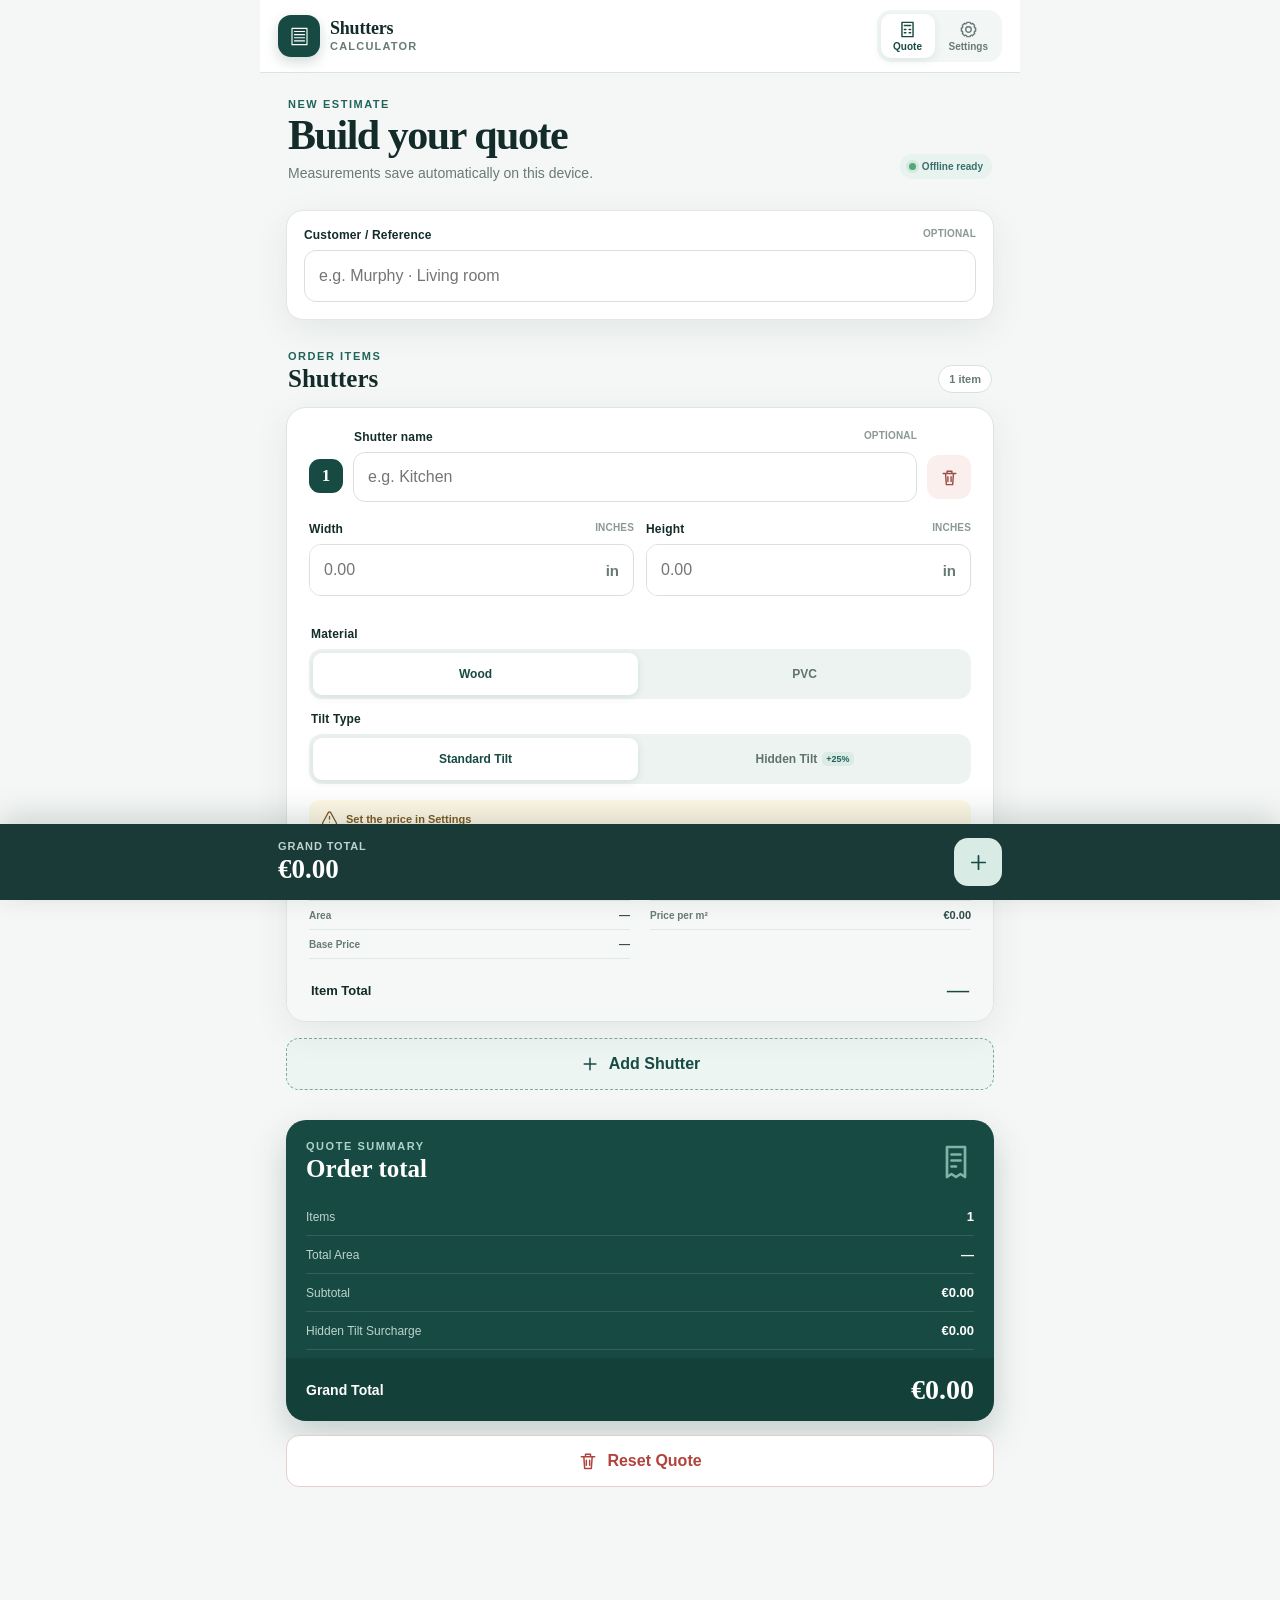
==== index.html @ 1820c55d "First commit" ====
<!doctype html>
<html lang="en">
<head>
  <meta charset="UTF-8">
  <meta name="viewport" content="width=device-width, initial-scale=1, viewport-fit=cover">
  <meta name="theme-color" content="#153f3a">
  <meta name="description" content="Fast, offline-ready shutter quote calculator.">
  <meta name="apple-mobile-web-app-capable" content="yes">
  <meta name="apple-mobile-web-app-status-bar-style" content="black-translucent">
  <meta name="apple-mobile-web-app-title" content="Shutters Calc">
  <link rel="manifest" href="./manifest.json">
  <link rel="apple-touch-icon" sizes="180x180" href="./icons/apple-touch-icon.png">
  <link rel="icon" href="./icons/icon.svg" type="image/svg+xml">
  <link rel="stylesheet" href="./styles.css">
  <title>Shutters Calculator</title>
</head>
<body>
  <div class="app-shell">
    <header class="app-header">
      <a class="brand" href="#calculator" aria-label="Shutters Calculator home">
        <span class="brand-mark" aria-hidden="true">
          <svg viewBox="0 0 40 40" role="img"><path d="M8 7h24v26H8zM12 12h16M12 17h16M12 22h16M12 27h16"/></svg>
        </span>
        <span><strong>Shutters</strong><small>Calculator</small></span>
      </a>
      <nav class="top-nav" aria-label="Main navigation">
        <button class="nav-button is-active" type="button" data-view="calculator" aria-current="page">
          <svg aria-hidden="true" viewBox="0 0 24 24"><path d="M5 3h14v18H5zM8 7h8M8 12h2m4 0h2M8 16h2m4 0h2"/></svg>
          Quote
        </button>
        <button class="nav-button" type="button" data-view="settings">
          <svg aria-hidden="true" viewBox="0 0 24 24"><path d="M12 15.5a3.5 3.5 0 1 0 0-7 3.5 3.5 0 0 0 0 7Z"/><path d="M19.4 15a1.7 1.7 0 0 0 .34 1.88l.06.06-2.83 2.83-.06-.06a1.7 1.7 0 0 0-1.88-.34 1.7 1.7 0 0 0-1.03 1.56V21h-4v-.09A1.7 1.7 0 0 0 8.96 19.4a1.7 1.7 0 0 0-1.88.34l-.06.06-2.83-2.83.06-.06A1.7 1.7 0 0 0 4.6 15 1.7 1.7 0 0 0 3 14H3v-4h.09A1.7 1.7 0 0 0 4.6 9a1.7 1.7 0 0 0-.34-1.88l-.06-.06 2.83-2.83.06.06A1.7 1.7 0 0 0 9 4.6 1.7 1.7 0 0 0 10 3V3h4v.09A1.7 1.7 0 0 0 15 4.6a1.7 1.7 0 0 0 1.88-.34l.06-.06 2.83 2.83-.06.06A1.7 1.7 0 0 0 19.4 9 1.7 1.7 0 0 0 21 10v4h-.09a1.7 1.7 0 0 0-1.51 1Z"/></svg>
          Settings
        </button>
      </nav>
    </header>

    <main>
      <section id="calculator-view" class="view is-active" aria-labelledby="quote-heading">
        <div class="page-intro">
          <div>
            <p class="eyebrow">New estimate</p>
            <h1 id="quote-heading">Build your quote</h1>
            <p>Measurements save automatically on this device.</p>
          </div>
          <span class="offline-badge"><span></span> Offline ready</span>
        </div>

        <div class="field customer-field">
          <label for="customer">Customer / Reference <span>Optional</span></label>
          <input id="customer" type="text" autocomplete="off" placeholder="e.g. Murphy · Living room">
        </div>

        <div class="section-heading">
          <div>
            <p class="eyebrow">Order items</p>
            <h2>Shutters</h2>
          </div>
          <span id="item-count-badge" class="count-badge">1 item</span>
        </div>

        <div id="items-list" class="items-list" aria-live="polite"></div>

        <button id="add-item" class="button button-add" type="button">
          <svg aria-hidden="true" viewBox="0 0 24 24"><path d="M12 5v14M5 12h14"/></svg>
          Add Shutter
        </button>

        <section class="summary-card" aria-labelledby="summary-heading">
          <div class="summary-title">
            <div>
              <p class="eyebrow">Quote summary</p>
              <h2 id="summary-heading">Order total</h2>
            </div>
            <svg aria-hidden="true" viewBox="0 0 24 24"><path d="M6 2h12v20l-3-2-3 2-3-2-3 2V2Z"/><path d="M9 7h6M9 11h6M9 15h3"/></svg>
          </div>
          <dl class="summary-list">
            <div><dt>Items</dt><dd id="summary-items">1</dd></div>
            <div><dt>Total Area</dt><dd id="summary-area">—</dd></div>
            <div><dt>Subtotal</dt><dd id="summary-subtotal">€0.00</dd></div>
            <div><dt>Hidden Tilt Surcharge</dt><dd id="summary-surcharge">€0.00</dd></div>
            <div class="summary-grand"><dt>Grand Total</dt><dd id="summary-total">€0.00</dd></div>
          </dl>
        </section>

        <button id="reset-quote" class="button button-reset" type="button">
          <svg aria-hidden="true" viewBox="0 0 24 24"><path d="M4 7h16M9 7V4h6v3M7 7l1 14h8l1-14M10 11v6m4-6v6"/></svg>
          Reset Quote
        </button>
      </section>

      <section id="settings-view" class="view" aria-labelledby="settings-heading" hidden>
        <div class="page-intro settings-intro">
          <div>
            <p class="eyebrow">Pricing</p>
            <h1 id="settings-heading">Settings</h1>
            <p>Set your current rates. They stay saved on this device.</p>
          </div>
        </div>
        <form id="settings-form" class="settings-card" novalidate>
          <div class="settings-icon" aria-hidden="true">
            <svg viewBox="0 0 40 40"><path d="M8 7h24v26H8zM12 12h16M12 17h16M12 22h16M12 27h16"/></svg>
          </div>
          <div class="field">
            <label for="wood-price">Wood price per m²</label>
            <div class="input-affix"><span>€</span><input id="wood-price" inputmode="decimal" autocomplete="off" value="0" aria-describedby="settings-error"></div>
          </div>
          <div class="field">
            <label for="pvc-price">PVC price per m²</label>
            <div class="input-affix"><span>€</span><input id="pvc-price" inputmode="decimal" autocomplete="off" value="0" aria-describedby="settings-error"></div>
          </div>
          <div class="field">
            <label for="tilt-surcharge">Hidden Tilt surcharge</label>
            <div class="input-affix suffix"><input id="tilt-surcharge" inputmode="decimal" autocomplete="off" value="25" aria-describedby="settings-error"><span>%</span></div>
          </div>
          <p id="settings-error" class="form-error" role="alert"></p>
          <button class="button button-primary" type="submit">Save Settings</button>
          <p id="save-feedback" class="save-feedback" role="status" aria-live="polite"></p>
        </form>
        <aside class="settings-note">
          <svg aria-hidden="true" viewBox="0 0 24 24"><path d="M12 22a10 10 0 1 0 0-20 10 10 0 0 0 0 20ZM12 11v6M12 7h.01"/></svg>
          <p><strong>About your pricing</strong><span>Rates are applied per square metre. Hidden Tilt is added after the base price.</span></p>
        </aside>
      </section>
    </main>
  </div>

  <div id="sticky-total" class="sticky-total">
    <div><span>Grand Total</span><strong id="sticky-total-value">€0.00</strong></div>
    <button id="sticky-add" type="button" aria-label="Add another shutter">
      <svg aria-hidden="true" viewBox="0 0 24 24"><path d="M12 5v14M5 12h14"/></svg>
    </button>
  </div>

  <template id="item-template">
    <article class="item-card">
      <div class="item-card-header">
        <div class="item-number" aria-hidden="true"></div>
        <div class="field item-name-field">
          <label>Shutter name <span>Optional</span></label>
          <input class="item-name" type="text" autocomplete="off" placeholder="e.g. Kitchen">
        </div>
        <button class="delete-item" type="button" aria-label="Remove shutter">
          <svg aria-hidden="true" viewBox="0 0 24 24"><path d="M4 7h16M9 7V4h6v3M7 7l1 14h8l1-14M10 11v6m4-6v6"/></svg>
        </button>
      </div>
      <div class="measurement-grid">
        <div class="field">
          <label>Width <span>inches</span></label>
          <div class="input-affix suffix"><input class="item-width" inputmode="decimal" autocomplete="off" placeholder="0.00"><span>in</span></div>
          <p class="field-error width-error"></p>
        </div>
        <div class="field">
          <label>Height <span>inches</span></label>
          <div class="input-affix suffix"><input class="item-height" inputmode="decimal" autocomplete="off" placeholder="0.00"><span>in</span></div>
          <p class="field-error height-error"></p>
        </div>
      </div>
      <fieldset class="control-group">
        <legend>Material</legend>
        <div class="segmented material-control">
          <label><input type="radio" value="wood"><span>Wood</span></label>
          <label><input type="radio" value="pvc"><span>PVC</span></label>
        </div>
      </fieldset>
      <fieldset class="control-group">
        <legend>Tilt Type</legend>
        <div class="segmented tilt-control">
          <label><input type="radio" value="standard"><span>Standard Tilt</span></label>
          <label><input type="radio" value="hidden"><span>Hidden Tilt <small class="surcharge-label">+25%</small></span></label>
        </div>
      </fieldset>
      <div class="price-warning" hidden>
        <svg aria-hidden="true" viewBox="0 0 24 24"><path d="M12 9v4m0 4h.01M10.3 3.7 2.4 18a2 2 0 0 0 1.75 3h15.7a2 2 0 0 0 1.75-3L13.7 3.7a2 2 0 0 0-3.4 0Z"/></svg>
        <span>Set the price in Settings</span>
      </div>
      <dl class="item-result">
        <div><dt>Width</dt><dd class="result-width">—</dd></div>
        <div><dt>Height</dt><dd class="result-height">—</dd></div>
        <div><dt>Area</dt><dd class="result-area">—</dd></div>
        <div><dt>Price per m²</dt><dd class="result-rate">€0.00</dd></div>
        <div><dt>Base Price</dt><dd class="result-base">—</dd></div>
        <div class="surcharge-row"><dt>Hidden Tilt Surcharge</dt><dd class="result-surcharge">—</dd></div>
        <div class="item-total-row"><dt>Item Total</dt><dd class="result-total">—</dd></div>
      </dl>
    </article>
  </template>

  <script type="module" src="./app.js"></script>
</body>
</html>
---- styles.css ----
:root {
  --ink: #132c29;
  --muted: #687a77;
  --green: #174a43;
  --green-2: #21645b;
  --mint: #dcebe5;
  --mint-soft: #f2f7f5;
  --line: #d8e1de;
  --surface: #ffffff;
  --canvas: #f5f7f6;
  --danger: #b1433d;
  --shadow: 0 10px 35px rgba(18, 56, 51, .08);
  font-family: Inter, ui-sans-serif, -apple-system, BlinkMacSystemFont, "Segoe UI", sans-serif;
  color: var(--ink);
  background: var(--canvas);
  font-synthesis: none;
}

* { box-sizing: border-box; }
html { min-width: 320px; scroll-behavior: smooth; }
body { margin: 0; min-width: 320px; min-height: 100vh; background: var(--canvas); -webkit-font-smoothing: antialiased; }
button, input { font: inherit; }
button { -webkit-tap-highlight-color: transparent; }
button, input, label { touch-action: manipulation; }
svg { display: block; fill: none; stroke: currentColor; stroke-width: 1.8; stroke-linecap: round; stroke-linejoin: round; }
[hidden] { display: none !important; }

.app-shell { width: min(100%, 760px); min-height: 100vh; margin: 0 auto; background: var(--canvas); }
.app-header { position: sticky; z-index: 20; top: 0; display: flex; align-items: center; justify-content: space-between; min-height: calc(72px + env(safe-area-inset-top)); padding: calc(10px + env(safe-area-inset-top)) 18px 10px; border-bottom: 1px solid rgba(216,225,222,.85); background: rgba(255,255,255,.94); backdrop-filter: blur(16px); }
.brand { display: flex; gap: 10px; align-items: center; min-width: 0; color: var(--ink); text-decoration: none; }
.brand-mark { display: grid; width: 42px; height: 42px; flex: 0 0 42px; place-items: center; border-radius: 13px; color: white; background: var(--green); box-shadow: 0 5px 13px rgba(23,74,67,.2); }
.brand-mark svg { width: 25px; }
.brand strong, .brand small { display: block; line-height: 1.05; }
.brand strong { font-family: Georgia, serif; font-size: 18px; letter-spacing: -.2px; }
.brand small { margin-top: 3px; color: var(--muted); font-size: 11px; font-weight: 700; letter-spacing: .11em; text-transform: uppercase; }
.top-nav { display: flex; gap: 4px; padding: 4px; border-radius: 14px; background: var(--mint-soft); }
.nav-button { display: flex; min-width: 54px; min-height: 44px; padding: 6px 10px; border: 0; border-radius: 10px; align-items: center; justify-content: center; flex-direction: column; gap: 2px; color: var(--muted); background: transparent; font-size: 10px; font-weight: 800; cursor: pointer; }
.nav-button svg { width: 19px; height: 19px; }
.nav-button.is-active { color: var(--green); background: white; box-shadow: 0 3px 10px rgba(24,61,56,.09); }

main { padding: 25px 16px calc(126px + env(safe-area-inset-bottom)); }
.view { animation: view-in .25s ease; }
@keyframes view-in { from { opacity: 0; transform: translateY(5px); } }
.page-intro { display: flex; align-items: flex-end; justify-content: space-between; gap: 14px; margin: 0 2px 26px; }
.page-intro h1 { margin: 3px 0 6px; font-family: Georgia, serif; font-size: clamp(30px, 8vw, 42px); line-height: 1.05; letter-spacing: -.035em; }
.page-intro p:not(.eyebrow) { margin: 0; color: var(--muted); font-size: 14px; line-height: 1.5; }
.eyebrow { margin: 0; color: var(--green-2); font-size: 11px; font-weight: 900; letter-spacing: .14em; text-transform: uppercase; }
.offline-badge { display: flex; flex: 0 0 auto; align-items: center; gap: 6px; margin-bottom: 5px; padding: 7px 9px; border-radius: 999px; color: #397069; background: #e8f2ee; font-size: 10px; font-weight: 800; }
.offline-badge span { width: 7px; height: 7px; border-radius: 50%; background: #54a878; box-shadow: 0 0 0 3px rgba(84,168,120,.14); }

.field { min-width: 0; }
.field label, .control-group legend { display: flex; justify-content: space-between; margin-bottom: 8px; color: var(--ink); font-size: 12px; font-weight: 800; letter-spacing: .015em; }
.field label span { color: #8a9996; font-size: 10px; font-weight: 700; text-transform: uppercase; }
.field input { width: 100%; min-width: 0; min-height: 52px; padding: 13px 14px; border: 1px solid var(--line); outline: 0; border-radius: 12px; color: var(--ink); background: white; font-size: 16px; transition: border .18s, box-shadow .18s; appearance: none; }
.field input:focus { border-color: var(--green-2); box-shadow: 0 0 0 3px rgba(33,100,91,.12); }
.field input.is-invalid { border-color: var(--danger); }
.customer-field { margin-bottom: 30px; padding: 17px; border: 1px solid #e0e7e5; border-radius: 17px; background: var(--surface); box-shadow: var(--shadow); }
.input-affix { display: flex; min-height: 52px; border: 1px solid var(--line); border-radius: 12px; align-items: center; overflow: hidden; color: var(--muted); background: white; }
.input-affix:focus-within { border-color: var(--green-2); box-shadow: 0 0 0 3px rgba(33,100,91,.12); }
.input-affix input { min-height: 50px; border: 0; border-radius: 0; box-shadow: none !important; }
.input-affix > span { padding-left: 14px; color: var(--green); font-size: 15px; font-weight: 800; }
.input-affix.suffix > span { padding: 0 14px 0 4px; color: var(--muted); }

.section-heading { display: flex; align-items: flex-end; justify-content: space-between; margin: 0 2px 14px; }
.section-heading h2, .summary-title h2 { margin: 3px 0 0; font-family: Georgia, serif; font-size: 25px; }
.count-badge { padding: 7px 10px; border: 1px solid var(--line); border-radius: 999px; color: var(--muted); background: white; font-size: 11px; font-weight: 800; }
.items-list { display: grid; gap: 16px; }
.item-card { padding: 18px; overflow: hidden; border: 1px solid #dde5e2; border-radius: 20px; background: var(--surface); box-shadow: var(--shadow); }
.item-card-header { display: grid; grid-template-columns: 34px minmax(0,1fr) 44px; gap: 10px; align-items: end; margin-bottom: 20px; }
.item-number { display: grid; width: 34px; height: 34px; margin-bottom: 9px; place-items: center; border-radius: 11px; color: white; background: var(--green); font-family: Georgia, serif; font-size: 17px; font-weight: 700; }
.item-name-field label { padding-left: 1px; }
.item-name-field input { min-height: 50px; }
.delete-item { display: grid; width: 44px; height: 44px; margin-bottom: 3px; border: 0; border-radius: 12px; place-items: center; color: #9b4d47; background: #fbefed; cursor: pointer; }
.delete-item svg { width: 19px; }
.measurement-grid { display: grid; grid-template-columns: minmax(0,1fr) minmax(0,1fr); gap: 12px; }
.field-error { min-height: 14px; margin: 4px 2px 0; color: var(--danger); font-size: 10px; }
.control-group { min-width: 0; margin: 13px 0 0; padding: 0; border: 0; }
.segmented { display: grid; grid-template-columns: 1fr 1fr; gap: 4px; min-height: 50px; padding: 4px; border-radius: 13px; background: #edf3f1; }
.segmented label { position: relative; display: block; min-width: 0; }
.segmented input { position: absolute; width: 1px; height: 1px; opacity: 0; }
.segmented label > span { display: flex; min-height: 42px; padding: 8px; border-radius: 9px; align-items: center; justify-content: center; gap: 5px; color: #61736f; font-size: 12px; font-weight: 800; text-align: center; cursor: pointer; }
.segmented input:checked + span { color: var(--green); background: white; box-shadow: 0 2px 9px rgba(21,63,58,.11); }
.segmented input:focus-visible + span { outline: 2px solid var(--green-2); outline-offset: 1px; }
.segmented small { padding: 2px 4px; border-radius: 5px; color: var(--green-2); background: var(--mint); font-size: 9px; }
.price-warning { display: flex; align-items: center; gap: 8px; margin-top: 16px; padding: 10px 12px; border-radius: 10px; color: #7e5b24; background: #fff8e6; font-size: 11px; font-weight: 700; }
.price-warning svg { width: 17px; flex: 0 0 17px; }
.item-result { display: grid; grid-template-columns: 1fr 1fr; gap: 0 20px; margin: 18px -18px -18px; padding: 16px 18px 18px; border-top: 1px solid #e1e8e6; background: #f5f8f7; }
.item-result div { display: flex; min-width: 0; padding: 8px 0; border-bottom: 1px solid #e2e8e6; align-items: center; justify-content: space-between; gap: 8px; }
.item-result dt { color: var(--muted); font-size: 10px; font-weight: 700; }
.item-result dd { margin: 0; color: #314d49; font-size: 11px; font-weight: 800; text-align: right; }
.item-result .surcharge-row, .item-result .item-total-row { grid-column: 1 / -1; }
.item-result .item-total-row { margin: 6px -6px -3px; padding: 12px 8px 3px; border: 0; }
.item-total-row dt { color: var(--ink); font-size: 13px; }
.item-total-row dd { color: var(--green); font-family: Georgia, serif; font-size: 22px; }

.button { display: flex; width: 100%; min-height: 52px; border-radius: 13px; align-items: center; justify-content: center; gap: 9px; font-weight: 850; cursor: pointer; }
.button svg { width: 20px; }
.button-add { margin: 16px 0 30px; border: 1.5px dashed #83a69f; color: var(--green); background: #edf5f2; }
.button-reset { margin-top: 14px; border: 1px solid #e4cfcb; color: var(--danger); background: #fff; }
.button-primary { border: 0; color: white; background: var(--green); box-shadow: 0 8px 18px rgba(23,74,67,.2); }
.button:active { transform: translateY(1px); }

.summary-card { overflow: hidden; border-radius: 20px; color: white; background: var(--green); box-shadow: 0 15px 35px rgba(18,63,57,.21); }
.summary-title { display: flex; align-items: center; justify-content: space-between; padding: 20px 20px 15px; }
.summary-title .eyebrow { color: #acd3ca; }
.summary-title h2 { color: white; }
.summary-title > svg { width: 36px; height: 36px; color: #7fb4a8; }
.summary-list { margin: 0; padding: 0 20px 20px; }
.summary-list > div { display: flex; min-height: 38px; border-bottom: 1px solid rgba(255,255,255,.12); align-items: center; justify-content: space-between; gap: 15px; }
.summary-list dt { color: #bdd3ce; font-size: 12px; }
.summary-list dd { margin: 0; font-size: 13px; font-weight: 800; }
.summary-list .summary-grand { min-height: 63px; margin: 8px -20px -20px; padding: 0 20px; border: 0; background: rgba(0,0,0,.13); }
.summary-grand dt { color: white; font-size: 14px; font-weight: 800; }
.summary-grand dd { font-family: Georgia, serif; font-size: 28px; }

.sticky-total { position: fixed; z-index: 30; right: 0; bottom: 0; left: 0; display: flex; min-height: calc(76px + env(safe-area-inset-bottom)); padding: 11px max(18px, calc((100vw - 724px) / 2)) calc(11px + env(safe-area-inset-bottom)); align-items: center; justify-content: space-between; color: white; background: rgba(18,52,48,.97); box-shadow: 0 -8px 30px rgba(13,42,38,.17); backdrop-filter: blur(15px); }
.sticky-total > div { display: flex; flex-direction: column; gap: 2px; }
.sticky-total span { color: #bcd3ce; font-size: 11px; font-weight: 750; text-transform: uppercase; letter-spacing: .08em; }
.sticky-total strong { font-family: Georgia, serif; font-size: 27px; }
.sticky-total button { display: grid; width: 48px; height: 48px; border: 0; border-radius: 14px; place-items: center; color: var(--green); background: #d9ebe5; cursor: pointer; }
.sticky-total button svg { width: 23px; }

.settings-intro { align-items: flex-start; }
.settings-card { position: relative; display: grid; gap: 18px; padding: 22px 18px; border: 1px solid #dde5e2; border-radius: 20px; background: white; box-shadow: var(--shadow); }
.settings-icon { display: grid; width: 54px; height: 54px; margin-bottom: 2px; border-radius: 16px; place-items: center; color: white; background: var(--green); }
.settings-icon svg { width: 31px; }
.form-error { min-height: 16px; margin: -5px 0; color: var(--danger); font-size: 12px; font-weight: 700; }
.save-feedback { min-height: 19px; margin: -7px 0 0; color: var(--green-2); font-size: 12px; font-weight: 800; text-align: center; }
.settings-note { display: flex; gap: 12px; margin-top: 15px; padding: 16px; border: 1px solid #dce6e3; border-radius: 16px; color: var(--green); background: #eaf3f0; }
.settings-note svg { width: 20px; flex: 0 0 20px; }
.settings-note p { margin: 0; }
.settings-note strong, .settings-note span { display: block; }
.settings-note strong { margin-bottom: 3px; font-size: 12px; }
.settings-note span { color: #58736e; font-size: 11px; line-height: 1.5; }

@media (min-width: 620px) {
  main { padding-right: 26px; padding-left: 26px; }
  .item-card { padding: 22px; }
  .item-result { margin-right: -22px; margin-bottom: -22px; margin-left: -22px; padding-right: 22px; padding-left: 22px; }
}

@media (max-width: 390px) {
  .app-header { padding-right: 12px; padding-left: 12px; }
  .brand-mark { width: 39px; height: 39px; flex-basis: 39px; }
  .brand strong { font-size: 16px; }
  .brand small { font-size: 9px; }
  .nav-button { min-width: 50px; padding: 5px 7px; }
  main { padding-right: 12px; padding-left: 12px; }
  .item-card { padding: 14px; }
  .item-result { margin-right: -14px; margin-bottom: -14px; margin-left: -14px; padding-right: 14px; padding-left: 14px; }
  .item-result { grid-template-columns: 1fr; }
  .item-result .surcharge-row, .item-result .item-total-row { grid-column: 1; }
  .segmented label > span { padding: 6px 3px; font-size: 11px; }
}

@media (prefers-reduced-motion: reduce) {
  *, *::before, *::after { scroll-behavior: auto !important; animation-duration: .01ms !important; }
}
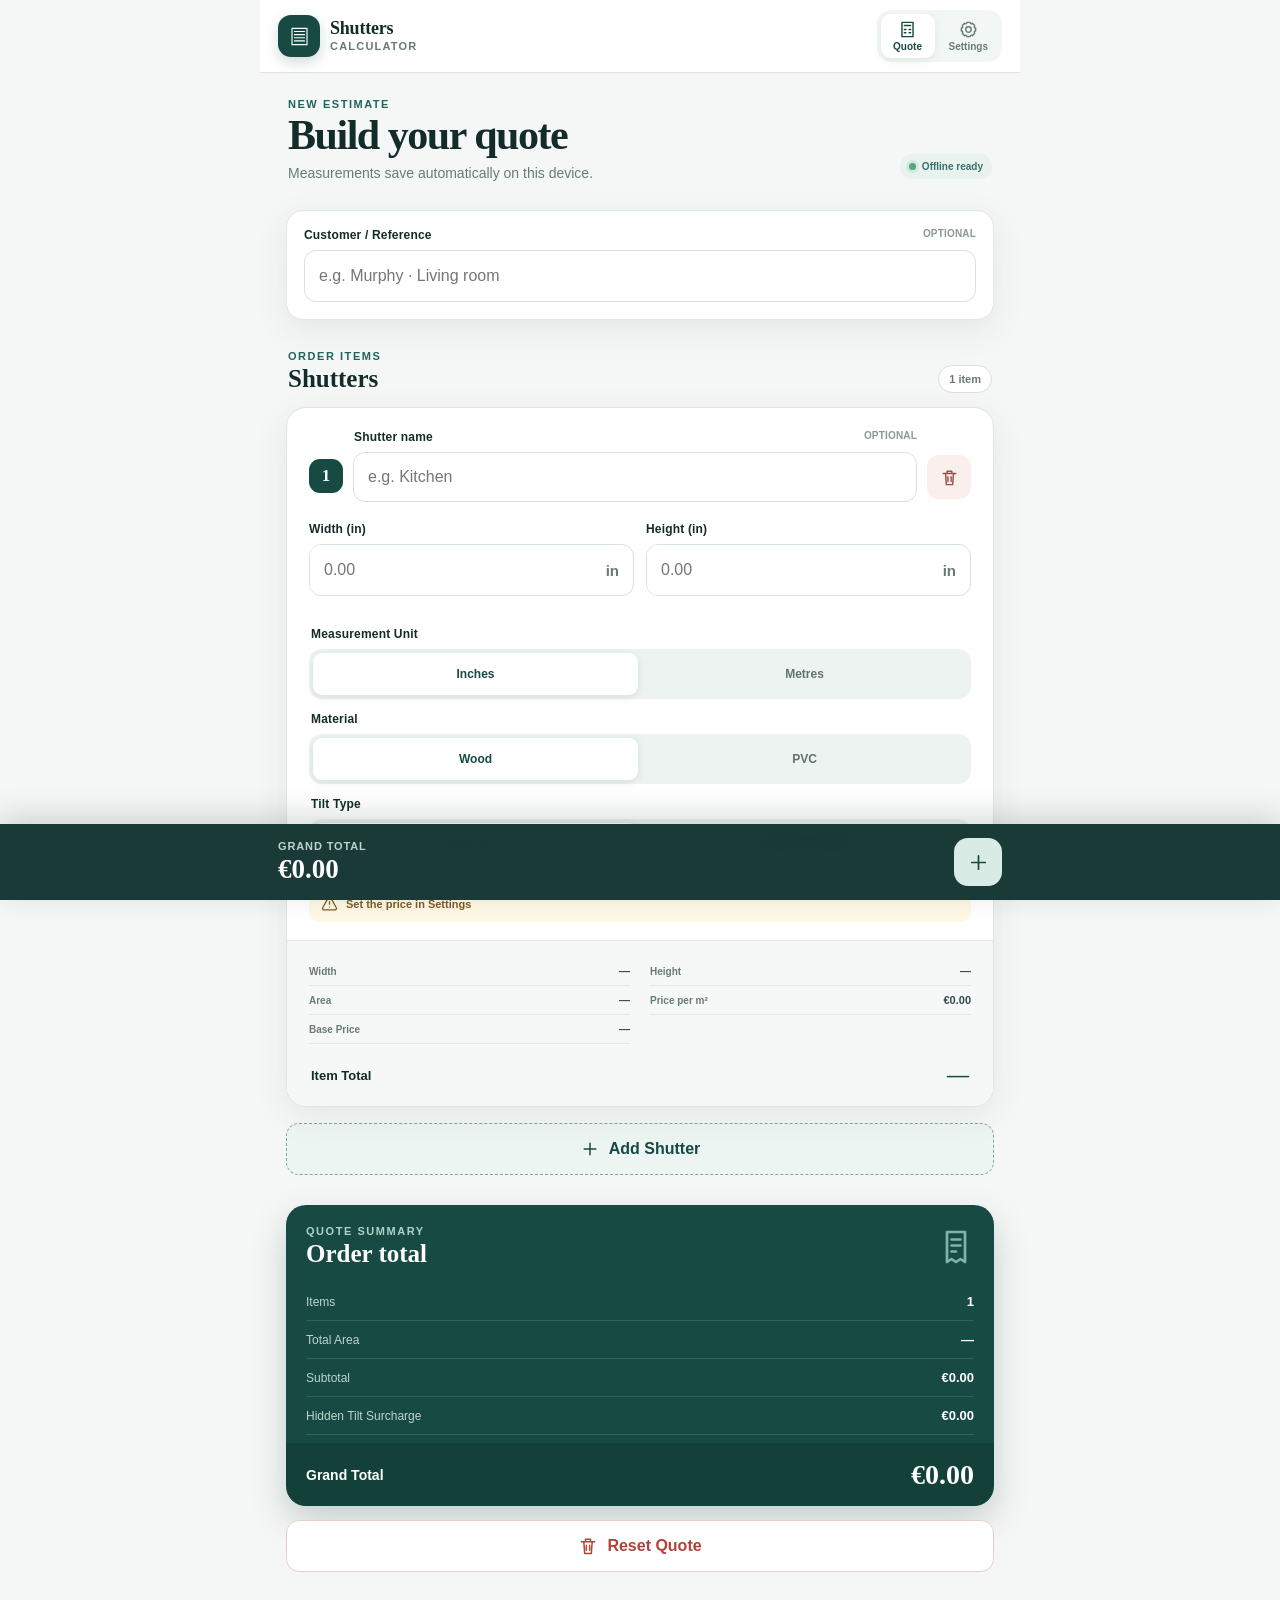
==== commit e25db45c: "Add inches and metres toggle" ====
--- a/index.html
+++ b/index.html
@@ -146,16 +146,23 @@
       </div>
       <div class="measurement-grid">
         <div class="field">
-          <label>Width <span>inches</span></label>
-          <div class="input-affix suffix"><input class="item-width" inputmode="decimal" autocomplete="off" placeholder="0.00"><span>in</span></div>
+          <label class="width-label">Width (in)</label>
+          <div class="input-affix suffix"><input class="item-width" inputmode="decimal" autocomplete="off" placeholder="0.00"><span class="width-unit">in</span></div>
           <p class="field-error width-error"></p>
         </div>
         <div class="field">
-          <label>Height <span>inches</span></label>
-          <div class="input-affix suffix"><input class="item-height" inputmode="decimal" autocomplete="off" placeholder="0.00"><span>in</span></div>
+          <label class="height-label">Height (in)</label>
+          <div class="input-affix suffix"><input class="item-height" inputmode="decimal" autocomplete="off" placeholder="0.00"><span class="height-unit">in</span></div>
           <p class="field-error height-error"></p>
         </div>
       </div>
+      <fieldset class="control-group">
+        <legend>Measurement Unit</legend>
+        <div class="segmented unit-control">
+          <label><input type="radio" value="inches"><span>Inches</span></label>
+          <label><input type="radio" value="metres"><span>Metres</span></label>
+        </div>
+      </fieldset>
       <fieldset class="control-group">
         <legend>Material</legend>
         <div class="segmented material-control">
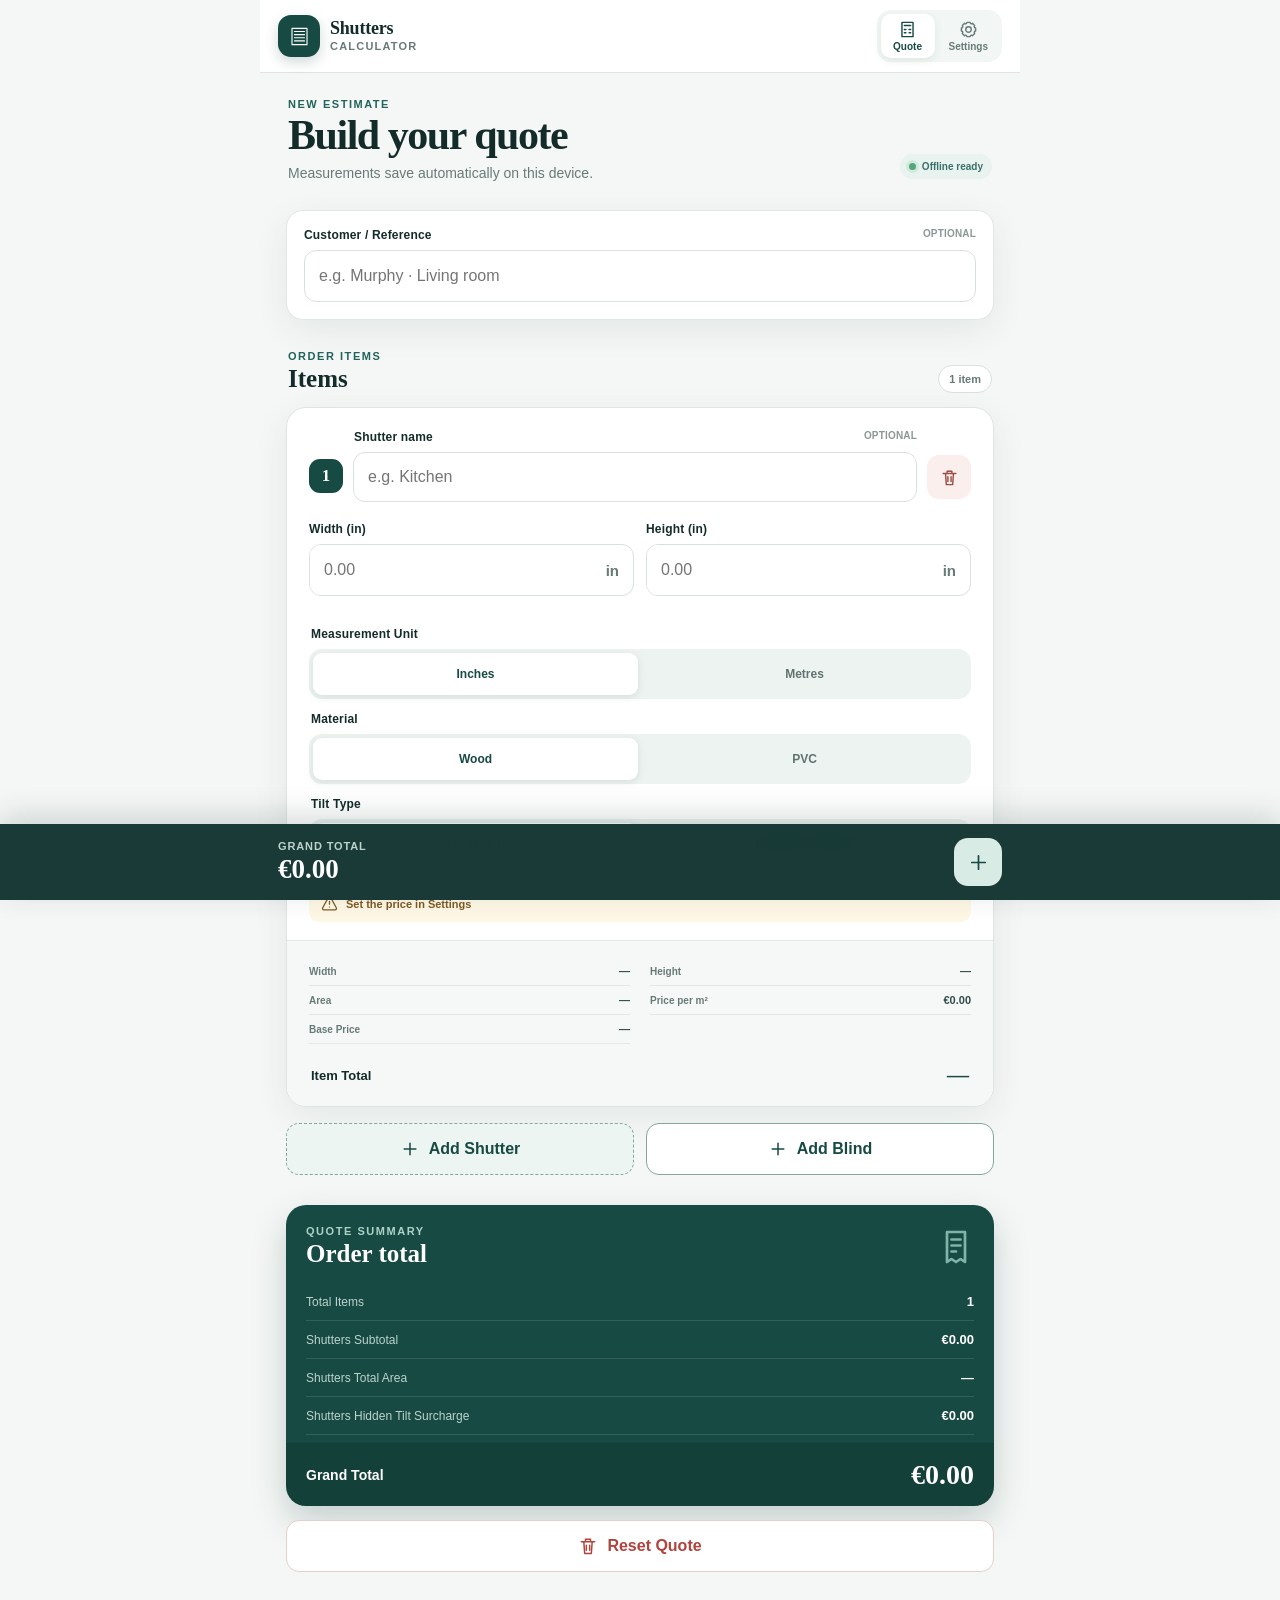
==== commit f60aa443: "Add blind pricing calculator" ====
--- a/index.html
+++ b/index.html
@@ -54,17 +54,23 @@
         <div class="section-heading">
           <div>
             <p class="eyebrow">Order items</p>
-            <h2>Shutters</h2>
+            <h2>Items</h2>
           </div>
           <span id="item-count-badge" class="count-badge">1 item</span>
         </div>
 
         <div id="items-list" class="items-list" aria-live="polite"></div>
 
-        <button id="add-item" class="button button-add" type="button">
-          <svg aria-hidden="true" viewBox="0 0 24 24"><path d="M12 5v14M5 12h14"/></svg>
-          Add Shutter
-        </button>
+        <div class="add-buttons">
+          <button id="add-shutter" class="button button-add" type="button">
+            <svg aria-hidden="true" viewBox="0 0 24 24"><path d="M12 5v14M5 12h14"/></svg>
+            Add Shutter
+          </button>
+          <button id="add-blind" class="button button-add button-add-blind" type="button">
+            <svg aria-hidden="true" viewBox="0 0 24 24"><path d="M12 5v14M5 12h14"/></svg>
+            Add Blind
+          </button>
+        </div>
 
         <section class="summary-card" aria-labelledby="summary-heading">
           <div class="summary-title">
@@ -75,10 +81,11 @@
             <svg aria-hidden="true" viewBox="0 0 24 24"><path d="M6 2h12v20l-3-2-3 2-3-2-3 2V2Z"/><path d="M9 7h6M9 11h6M9 15h3"/></svg>
           </div>
           <dl class="summary-list">
-            <div><dt>Items</dt><dd id="summary-items">1</dd></div>
-            <div><dt>Total Area</dt><dd id="summary-area">—</dd></div>
-            <div><dt>Subtotal</dt><dd id="summary-subtotal">€0.00</dd></div>
-            <div><dt>Hidden Tilt Surcharge</dt><dd id="summary-surcharge">€0.00</dd></div>
+            <div><dt>Total Items</dt><dd id="summary-items">1</dd></div>
+            <div id="summary-shutters-row"><dt>Shutters Subtotal</dt><dd id="summary-shutters">€0.00</dd></div>
+            <div id="summary-blinds-row" hidden><dt>Blinds Subtotal</dt><dd id="summary-blinds">€0.00</dd></div>
+            <div id="summary-area-row"><dt>Shutters Total Area</dt><dd id="summary-area">—</dd></div>
+            <div id="summary-surcharge-row"><dt>Shutters Hidden Tilt Surcharge</dt><dd id="summary-surcharge">€0.00</dd></div>
             <div class="summary-grand"><dt>Grand Total</dt><dd id="summary-total">€0.00</dd></div>
           </dl>
         </section>
@@ -132,7 +139,7 @@
     </button>
   </div>
 
-  <template id="item-template">
+  <template id="shutter-template">
     <article class="item-card">
       <div class="item-card-header">
         <div class="item-number" aria-hidden="true"></div>
@@ -193,6 +200,59 @@
     </article>
   </template>
 
+  <template id="blind-template">
+    <article class="item-card blind-card">
+      <div class="item-card-header">
+        <div class="item-number" aria-hidden="true"></div>
+        <div class="field item-name-field">
+          <label>Blind name <span>Optional</span></label>
+          <input class="item-name" type="text" autocomplete="off" placeholder="e.g. Bedroom">
+        </div>
+        <button class="delete-item" type="button" aria-label="Remove blind">
+          <svg aria-hidden="true" viewBox="0 0 24 24"><path d="M4 7h16M9 7V4h6v3M7 7l1 14h8l1-14M10 11v6m4-6v6"/></svg>
+        </button>
+      </div>
+      <div class="measurement-grid">
+        <div class="field">
+          <label class="blind-width-label">Width (mm)</label>
+          <div class="input-affix suffix"><input class="blind-width" inputmode="decimal" autocomplete="off" placeholder="0"><span>mm</span></div>
+          <p class="field-error blind-width-error"></p>
+        </div>
+        <div class="field">
+          <label class="blind-drop-label">Drop (mm)</label>
+          <div class="input-affix suffix"><input class="blind-drop" inputmode="decimal" autocomplete="off" placeholder="0"><span>mm</span></div>
+          <p class="field-error blind-drop-error"></p>
+        </div>
+      </div>
+      <div class="field blind-band-field">
+        <label class="blind-band-label">Price Band</label>
+        <select class="blind-band" autocomplete="off">
+          <option value="A">Band A</option>
+          <option value="B">Band B</option>
+          <option value="C">Band C</option>
+          <option value="D">Band D</option>
+          <option value="E">Band E</option>
+          <option value="F">Band F</option>
+          <option value="G">Band G</option>
+        </select>
+      </div>
+      <div class="price-warning blind-size-warning" hidden>
+        <svg aria-hidden="true" viewBox="0 0 24 24"><path d="M12 9v4m0 4h.01M10.3 3.7 2.4 18a2 2 0 0 0 1.75 3h15.7a2 2 0 0 0 1.75-3L13.7 3.7a2 2 0 0 0-3.4 0Z"/></svg>
+        <span>Size exceeds the available price table.</span>
+      </div>
+      <dl class="item-result blind-result">
+        <div><dt>Entered Width</dt><dd class="result-blind-entered-width">—</dd></div>
+        <div><dt>Entered Drop</dt><dd class="result-blind-entered-drop">—</dd></div>
+        <div><dt>Selected Band</dt><dd class="result-blind-band">Band A</dd></div>
+        <div><dt>Charged Width</dt><dd class="result-blind-charged-width">—</dd></div>
+        <div><dt>Charged Drop</dt><dd class="result-blind-charged-drop">—</dd></div>
+        <div><dt>Base Table Price</dt><dd class="result-blind-base">—</dd></div>
+        <div class="surcharge-row"><dt>10% Surcharge</dt><dd class="result-blind-surcharge">—</dd></div>
+        <div class="item-total-row"><dt>Item Total</dt><dd class="result-blind-total">—</dd></div>
+      </dl>
+    </article>
+  </template>
+
   <script type="module" src="./app.js"></script>
 </body>
 </html>
--- a/styles.css
+++ b/styles.css
@@ -53,6 +53,8 @@
 .field label span { color: #8a9996; font-size: 10px; font-weight: 700; text-transform: uppercase; }
 .field input { width: 100%; min-width: 0; min-height: 52px; padding: 13px 14px; border: 1px solid var(--line); outline: 0; border-radius: 12px; color: var(--ink); background: white; font-size: 16px; transition: border .18s, box-shadow .18s; appearance: none; }
 .field input:focus { border-color: var(--green-2); box-shadow: 0 0 0 3px rgba(33,100,91,.12); }
+.field select { width: 100%; min-height: 52px; padding: 13px 42px 13px 14px; border: 1px solid var(--line); outline: 0; border-radius: 12px; color: var(--ink); background: white; font-size: 16px; cursor: pointer; }
+.field select:focus { border-color: var(--green-2); box-shadow: 0 0 0 3px rgba(33,100,91,.12); }
 .field input.is-invalid { border-color: var(--danger); }
 .customer-field { margin-bottom: 30px; padding: 17px; border: 1px solid #e0e7e5; border-radius: 17px; background: var(--surface); box-shadow: var(--shadow); }
 .input-affix { display: flex; min-height: 52px; border: 1px solid var(--line); border-radius: 12px; align-items: center; overflow: hidden; color: var(--muted); background: white; }
@@ -73,6 +75,7 @@
 .delete-item { display: grid; width: 44px; height: 44px; margin-bottom: 3px; border: 0; border-radius: 12px; place-items: center; color: #9b4d47; background: #fbefed; cursor: pointer; }
 .delete-item svg { width: 19px; }
 .measurement-grid { display: grid; grid-template-columns: minmax(0,1fr) minmax(0,1fr); gap: 12px; }
+.blind-band-field { margin-top: 13px; }
 .field-error { min-height: 14px; margin: 4px 2px 0; color: var(--danger); font-size: 10px; }
 .control-group { min-width: 0; margin: 13px 0 0; padding: 0; border: 0; }
 .segmented { display: grid; grid-template-columns: 1fr 1fr; gap: 4px; min-height: 50px; padding: 4px; border-radius: 13px; background: #edf3f1; }
@@ -96,6 +99,9 @@
 .button { display: flex; width: 100%; min-height: 52px; border-radius: 13px; align-items: center; justify-content: center; gap: 9px; font-weight: 850; cursor: pointer; }
 .button svg { width: 20px; }
 .button-add { margin: 16px 0 30px; border: 1.5px dashed #83a69f; color: var(--green); background: #edf5f2; }
+.add-buttons { display: grid; grid-template-columns: 1fr 1fr; gap: 12px; margin: 16px 0 30px; }
+.add-buttons .button-add { margin: 0; }
+.button-add-blind { border-style: solid; background: white; }
 .button-reset { margin-top: 14px; border: 1px solid #e4cfcb; color: var(--danger); background: #fff; }
 .button-primary { border: 0; color: white; background: var(--green); box-shadow: 0 8px 18px rgba(23,74,67,.2); }
 .button:active { transform: translateY(1px); }
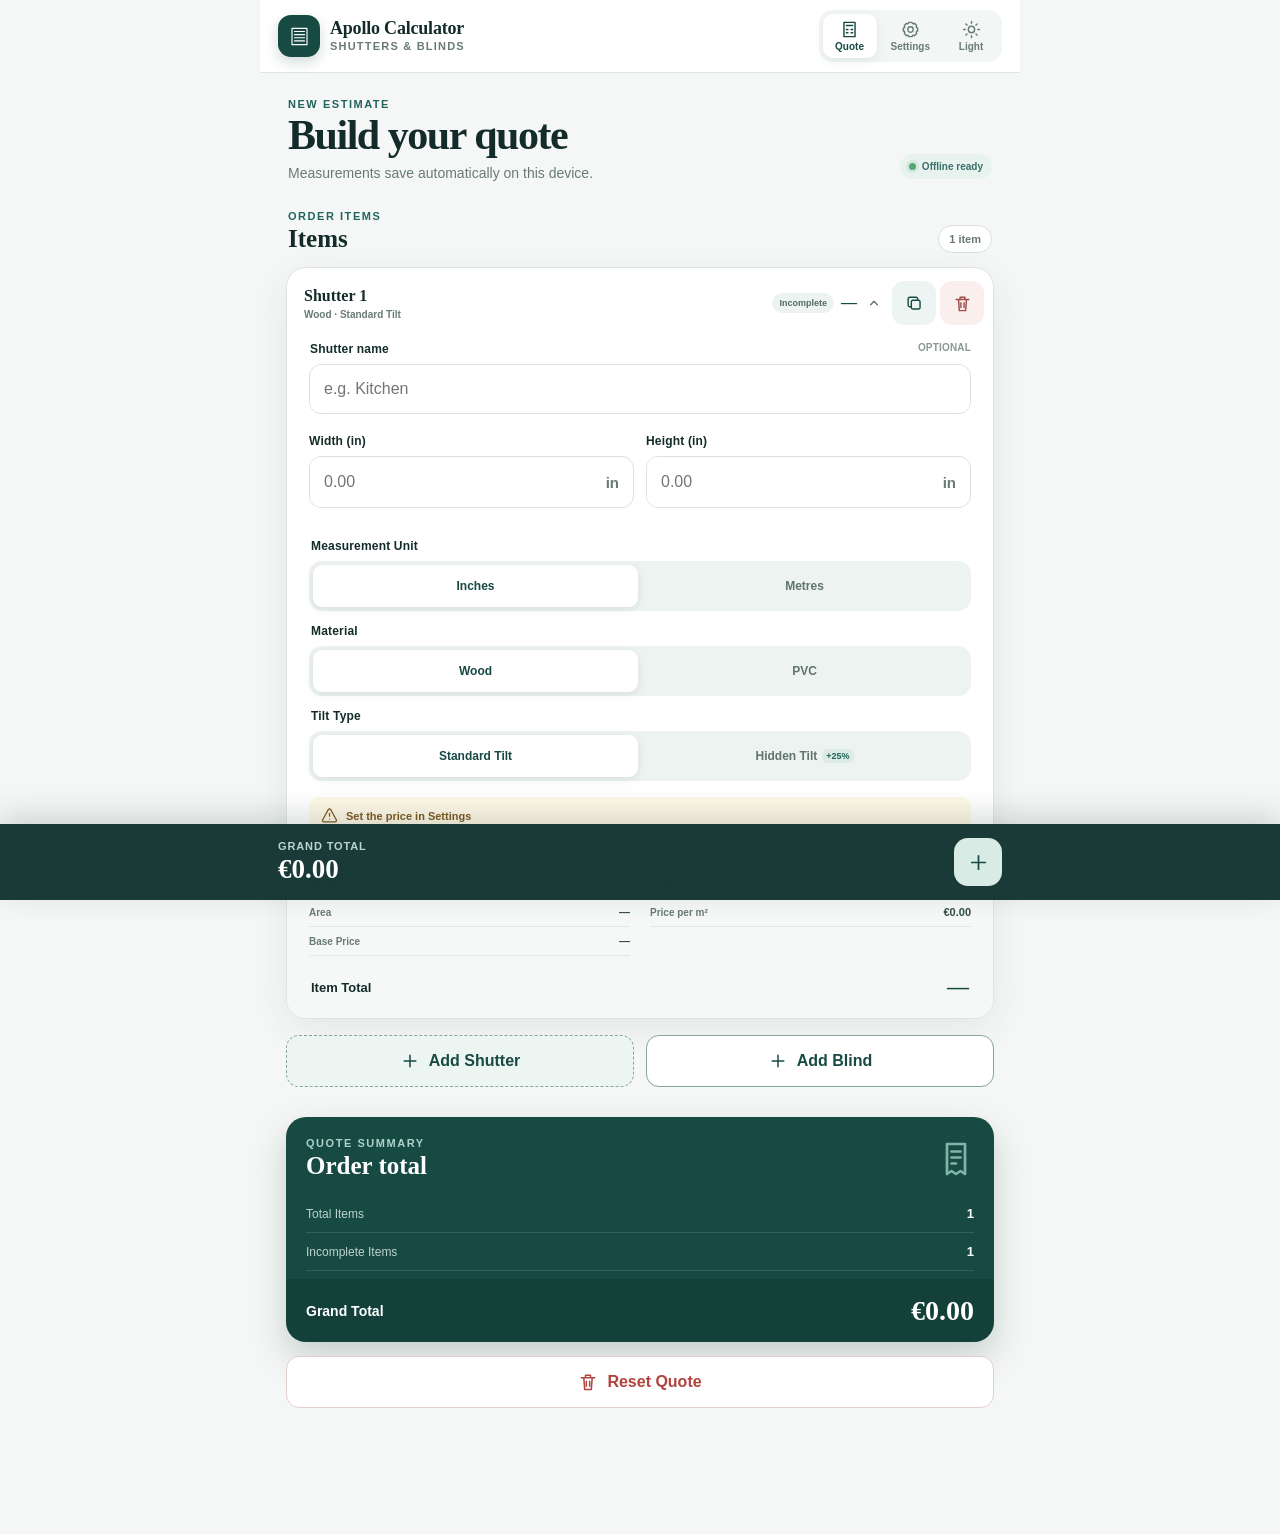
==== commit 00ec0033: "Improve quote calculator UX" ====
--- a/index.html
+++ b/index.html
@@ -4,24 +4,34 @@
   <meta charset="UTF-8">
   <meta name="viewport" content="width=device-width, initial-scale=1, viewport-fit=cover">
   <meta name="theme-color" content="#153f3a">
-  <meta name="description" content="Fast, offline-ready shutter quote calculator.">
+  <meta name="description" content="Fast, offline-ready shutter and blind quote calculator.">
   <meta name="apple-mobile-web-app-capable" content="yes">
   <meta name="apple-mobile-web-app-status-bar-style" content="black-translucent">
-  <meta name="apple-mobile-web-app-title" content="Shutters Calc">
+  <meta name="apple-mobile-web-app-title" content="Apollo Calculator">
   <link rel="manifest" href="./manifest.json">
   <link rel="apple-touch-icon" sizes="180x180" href="./icons/apple-touch-icon.png">
   <link rel="icon" href="./icons/icon.svg" type="image/svg+xml">
+  <script>
+    (() => {
+      let theme = "light";
+      try {
+        const savedTheme = localStorage.getItem("shutters-calculator-theme-v1");
+        if (savedTheme === "dark") theme = "dark";
+      } catch {}
+      document.documentElement.dataset.theme = theme;
+    })();
+  </script>
   <link rel="stylesheet" href="./styles.css">
-  <title>Shutters Calculator</title>
+  <title>Apollo Calculator</title>
 </head>
 <body>
   <div class="app-shell">
     <header class="app-header">
-      <a class="brand" href="#calculator" aria-label="Shutters Calculator home">
+      <a class="brand" href="#calculator" aria-label="Apollo Calculator home">
         <span class="brand-mark" aria-hidden="true">
           <svg viewBox="0 0 40 40" role="img"><path d="M8 7h24v26H8zM12 12h16M12 17h16M12 22h16M12 27h16"/></svg>
         </span>
-        <span><strong>Shutters</strong><small>Calculator</small></span>
+        <span><strong>Apollo Calculator</strong><small>Shutters &amp; Blinds</small></span>
       </a>
       <nav class="top-nav" aria-label="Main navigation">
         <button class="nav-button is-active" type="button" data-view="calculator" aria-current="page">
@@ -31,6 +41,11 @@
         <button class="nav-button" type="button" data-view="settings">
           <svg aria-hidden="true" viewBox="0 0 24 24"><path d="M12 15.5a3.5 3.5 0 1 0 0-7 3.5 3.5 0 0 0 0 7Z"/><path d="M19.4 15a1.7 1.7 0 0 0 .34 1.88l.06.06-2.83 2.83-.06-.06a1.7 1.7 0 0 0-1.88-.34 1.7 1.7 0 0 0-1.03 1.56V21h-4v-.09A1.7 1.7 0 0 0 8.96 19.4a1.7 1.7 0 0 0-1.88.34l-.06.06-2.83-2.83.06-.06A1.7 1.7 0 0 0 4.6 15 1.7 1.7 0 0 0 3 14H3v-4h.09A1.7 1.7 0 0 0 4.6 9a1.7 1.7 0 0 0-.34-1.88l-.06-.06 2.83-2.83.06.06A1.7 1.7 0 0 0 9 4.6 1.7 1.7 0 0 0 10 3V3h4v.09A1.7 1.7 0 0 0 15 4.6a1.7 1.7 0 0 0 1.88-.34l.06-.06 2.83 2.83-.06.06A1.7 1.7 0 0 0 19.4 9 1.7 1.7 0 0 0 21 10v4h-.09a1.7 1.7 0 0 0-1.51 1Z"/></svg>
           Settings
+        </button>
+        <button id="theme-toggle" class="nav-button theme-toggle" type="button" aria-pressed="false" aria-label="Switch to dark theme">
+          <svg class="theme-icon theme-icon-light" aria-hidden="true" viewBox="0 0 24 24"><circle cx="12" cy="12" r="4"/><path d="M12 2v2M12 20v2M4.93 4.93l1.42 1.42M17.66 17.66l1.41 1.41M2 12h2M20 12h2M4.93 19.07l1.42-1.42M17.66 6.34l1.41-1.41"/></svg>
+          <svg class="theme-icon theme-icon-dark" aria-hidden="true" viewBox="0 0 24 24"><path d="M20.2 15.3A8.5 8.5 0 0 1 8.7 3.8 8.5 8.5 0 1 0 20.2 15.3Z"/></svg>
+          <span class="theme-label">Light</span>
         </button>
       </nav>
     </header>
@@ -46,11 +61,6 @@
           <span class="offline-badge"><span></span> Offline ready</span>
         </div>
 
-        <div class="field customer-field">
-          <label for="customer">Customer / Reference <span>Optional</span></label>
-          <input id="customer" type="text" autocomplete="off" placeholder="e.g. Murphy · Living room">
-        </div>
-
         <div class="section-heading">
           <div>
             <p class="eyebrow">Order items</p>
@@ -86,6 +96,7 @@
             <div id="summary-blinds-row" hidden><dt>Blinds Subtotal</dt><dd id="summary-blinds">€0.00</dd></div>
             <div id="summary-area-row"><dt>Shutters Total Area</dt><dd id="summary-area">—</dd></div>
             <div id="summary-surcharge-row"><dt>Shutters Hidden Tilt Surcharge</dt><dd id="summary-surcharge">€0.00</dd></div>
+            <div id="summary-incomplete-row" hidden><dt>Incomplete Items</dt><dd id="summary-incomplete">0</dd></div>
             <div class="summary-grand"><dt>Grand Total</dt><dd id="summary-total">€0.00</dd></div>
           </dl>
         </section>
@@ -134,23 +145,46 @@
 
   <div id="sticky-total" class="sticky-total">
     <div><span>Grand Total</span><strong id="sticky-total-value">€0.00</strong></div>
-    <button id="sticky-add" type="button" aria-label="Add another shutter">
-      <svg aria-hidden="true" viewBox="0 0 24 24"><path d="M12 5v14M5 12h14"/></svg>
-    </button>
+    <div class="quick-add">
+      <div id="quick-add-menu" class="quick-add-menu" role="menu" hidden>
+        <button id="quick-add-shutter" type="button" role="menuitem">
+          <svg aria-hidden="true" viewBox="0 0 24 24"><path d="M5 4h14v16H5zM8 8h8M8 12h8M8 16h8"/></svg>
+          Add Shutter
+        </button>
+        <button id="quick-add-blind" type="button" role="menuitem">
+          <svg aria-hidden="true" viewBox="0 0 24 24"><path d="M5 5h14v14H5zM7 9h10M7 13h10M7 17h10"/></svg>
+          Add Blind
+        </button>
+      </div>
+      <button id="sticky-add" type="button" aria-label="Open quick add menu" aria-expanded="false" aria-controls="quick-add-menu">
+        <svg aria-hidden="true" viewBox="0 0 24 24"><path d="M12 5v14M5 12h14"/></svg>
+      </button>
+    </div>
   </div>
 
   <template id="shutter-template">
     <article class="item-card">
-      <div class="item-card-header">
-        <div class="item-number" aria-hidden="true"></div>
+      <div class="item-card-summary">
+        <button class="item-toggle" type="button" aria-expanded="false">
+          <span class="item-summary-copy"><strong class="item-summary-title"></strong><span class="item-summary-meta"></span></span>
+          <span class="item-summary-result"><span class="item-status-badge" hidden></span><strong class="item-collapsed-total">—</strong><svg class="item-chevron" aria-hidden="true" viewBox="0 0 24 24"><path d="m8 10 4 4 4-4"/></svg></span>
+        </button>
+        <div class="item-actions">
+          <button class="duplicate-item" type="button" aria-label="Duplicate item">
+            <svg aria-hidden="true" viewBox="0 0 24 24"><rect x="8" y="8" width="11" height="11" rx="2"/><path d="M16 8V6a2 2 0 0 0-2-2H6a2 2 0 0 0-2 2v8a2 2 0 0 0 2 2h2"/></svg>
+          </button>
+          <button class="delete-item" type="button" aria-label="Remove shutter">
+            <svg aria-hidden="true" viewBox="0 0 24 24"><path d="M4 7h16M9 7V4h6v3M7 7l1 14h8l1-14M10 11v6m4-6v6"/></svg>
+          </button>
+        </div>
+      </div>
+      <div class="item-card-body">
+        <div class="item-details-header">
         <div class="field item-name-field">
           <label>Shutter name <span>Optional</span></label>
           <input class="item-name" type="text" autocomplete="off" placeholder="e.g. Kitchen">
         </div>
-        <button class="delete-item" type="button" aria-label="Remove shutter">
-          <svg aria-hidden="true" viewBox="0 0 24 24"><path d="M4 7h16M9 7V4h6v3M7 7l1 14h8l1-14M10 11v6m4-6v6"/></svg>
-        </button>
-      </div>
+        </div>
       <div class="measurement-grid">
         <div class="field">
           <label class="width-label">Width (in)</label>
@@ -197,21 +231,33 @@
         <div class="surcharge-row"><dt>Hidden Tilt Surcharge</dt><dd class="result-surcharge">—</dd></div>
         <div class="item-total-row"><dt>Item Total</dt><dd class="result-total">—</dd></div>
       </dl>
+      </div>
     </article>
   </template>
 
   <template id="blind-template">
     <article class="item-card blind-card">
-      <div class="item-card-header">
-        <div class="item-number" aria-hidden="true"></div>
+      <div class="item-card-summary">
+        <button class="item-toggle" type="button" aria-expanded="false">
+          <span class="item-summary-copy"><strong class="item-summary-title"></strong><span class="item-summary-meta"></span></span>
+          <span class="item-summary-result"><span class="item-status-badge" hidden></span><strong class="item-collapsed-total">—</strong><svg class="item-chevron" aria-hidden="true" viewBox="0 0 24 24"><path d="m8 10 4 4 4-4"/></svg></span>
+        </button>
+        <div class="item-actions">
+          <button class="duplicate-item" type="button" aria-label="Duplicate item">
+            <svg aria-hidden="true" viewBox="0 0 24 24"><rect x="8" y="8" width="11" height="11" rx="2"/><path d="M16 8V6a2 2 0 0 0-2-2H6a2 2 0 0 0-2 2v8a2 2 0 0 0 2 2h2"/></svg>
+          </button>
+          <button class="delete-item" type="button" aria-label="Remove blind">
+            <svg aria-hidden="true" viewBox="0 0 24 24"><path d="M4 7h16M9 7V4h6v3M7 7l1 14h8l1-14M10 11v6m4-6v6"/></svg>
+          </button>
+        </div>
+      </div>
+      <div class="item-card-body">
+        <div class="item-details-header">
         <div class="field item-name-field">
           <label>Blind name <span>Optional</span></label>
           <input class="item-name" type="text" autocomplete="off" placeholder="e.g. Bedroom">
         </div>
-        <button class="delete-item" type="button" aria-label="Remove blind">
-          <svg aria-hidden="true" viewBox="0 0 24 24"><path d="M4 7h16M9 7V4h6v3M7 7l1 14h8l1-14M10 11v6m4-6v6"/></svg>
-        </button>
-      </div>
+        </div>
       <div class="measurement-grid">
         <div class="field">
           <label class="blind-width-label">Width (mm)</label>
@@ -227,6 +273,7 @@
       <div class="field blind-band-field">
         <label class="blind-band-label">Price Band</label>
         <select class="blind-band" autocomplete="off">
+          <option value="">Select price band</option>
           <option value="A">Band A</option>
           <option value="B">Band B</option>
           <option value="C">Band C</option>
@@ -240,16 +287,19 @@
         <svg aria-hidden="true" viewBox="0 0 24 24"><path d="M12 9v4m0 4h.01M10.3 3.7 2.4 18a2 2 0 0 0 1.75 3h15.7a2 2 0 0 0 1.75-3L13.7 3.7a2 2 0 0 0-3.4 0Z"/></svg>
         <span>Size exceeds the available price table.</span>
       </div>
+      <div class="blind-status-message" hidden>
+        <svg aria-hidden="true" viewBox="0 0 24 24"><path d="M12 22a10 10 0 1 0 0-20 10 10 0 0 0 0 20ZM12 11v6M12 7h.01"/></svg>
+        <span>Enter Width and Drop</span>
+      </div>
       <dl class="item-result blind-result">
-        <div><dt>Entered Width</dt><dd class="result-blind-entered-width">—</dd></div>
-        <div><dt>Entered Drop</dt><dd class="result-blind-entered-drop">—</dd></div>
-        <div><dt>Selected Band</dt><dd class="result-blind-band">Band A</dd></div>
-        <div><dt>Charged Width</dt><dd class="result-blind-charged-width">—</dd></div>
-        <div><dt>Charged Drop</dt><dd class="result-blind-charged-drop">—</dd></div>
+        <div><dt>Entered Size</dt><dd class="result-blind-entered-size">—</dd></div>
+        <div><dt>Charged Size</dt><dd class="result-blind-charged-size">—</dd></div>
+        <div><dt>Price Band</dt><dd class="result-blind-band">—</dd></div>
         <div><dt>Base Table Price</dt><dd class="result-blind-base">—</dd></div>
         <div class="surcharge-row"><dt>10% Surcharge</dt><dd class="result-blind-surcharge">—</dd></div>
         <div class="item-total-row"><dt>Item Total</dt><dd class="result-blind-total">—</dd></div>
       </dl>
+      </div>
     </article>
   </template>
 
--- a/styles.css
+++ b/styles.css
@@ -9,16 +9,86 @@
   --surface: #ffffff;
   --canvas: #f5f7f6;
   --danger: #b1433d;
+  --success: #397069;
+  --success-dot: #54a878;
+  --action-color: var(--green);
+  --total-text: #174a43;
+  --status-bg: #edf3f1;
+  --status-text: #536b66;
   --shadow: 0 10px 35px rgba(18, 56, 51, .08);
+  --header-bg: rgba(255,255,255,.94);
+  --header-line: rgba(216,225,222,.85);
+  --control-bg: #ffffff;
+  --card-line: #dde5e2;
+  --segmented-bg: #edf3f1;
+  --segmented-text: #61736f;
+  --result-bg: #f5f8f7;
+  --result-line: #e2e8e6;
+  --result-text: #314d49;
+  --add-bg: #edf5f2;
+  --add-border: #83a69f;
+  --delete-bg: #fbefed;
+  --delete-text: #9b4d47;
+  --reset-border: #e4cfcb;
+  --warning-bg: #fff8e6;
+  --warning-text: #7e5b24;
+  --offline-bg: #e8f2ee;
+  --offline-text: #397069;
+  --note-bg: #eaf3f0;
+  --note-border: #dce6e3;
+  --note-text: #58736e;
+  color-scheme: light;
   font-family: Inter, ui-sans-serif, -apple-system, BlinkMacSystemFont, "Segoe UI", sans-serif;
   color: var(--ink);
   background: var(--canvas);
   font-synthesis: none;
 }
 
+html[data-theme="dark"] {
+  --ink: #e7f1ee;
+  --muted: #9aaca8;
+  --green: #28675d;
+  --green-2: #72c4b4;
+  --mint: #285d54;
+  --mint-soft: #192925;
+  --line: #31433f;
+  --surface: #172522;
+  --canvas: #0f1917;
+  --danger: #ef8a82;
+  --success: #8ed0c3;
+  --success-dot: #63b98a;
+  --action-color: var(--green-2);
+  --total-text: #9fddd1;
+  --status-bg: #263936;
+  --status-text: #bdd0cc;
+  --shadow: 0 12px 35px rgba(0,0,0,.28);
+  --header-bg: rgba(18,29,27,.94);
+  --header-line: rgba(78,102,96,.6);
+  --control-bg: #1d2d2a;
+  --card-line: #2d413c;
+  --segmented-bg: #101c1a;
+  --segmented-text: #9bada9;
+  --result-bg: #13201e;
+  --result-line: #293a36;
+  --result-text: #c9dbd7;
+  --add-bg: #18302b;
+  --add-border: #4d867d;
+  --delete-bg: #3a2524;
+  --delete-text: #f19a93;
+  --reset-border: #573431;
+  --warning-bg: #362e1e;
+  --warning-text: #e3bd78;
+  --offline-bg: #17312b;
+  --offline-text: #8ed0c3;
+  --note-bg: #17302b;
+  --note-border: #2d514a;
+  --note-text: #a6c1bb;
+  color-scheme: dark;
+}
+
 * { box-sizing: border-box; }
 html { min-width: 320px; scroll-behavior: smooth; }
-body { margin: 0; min-width: 320px; min-height: 100vh; background: var(--canvas); -webkit-font-smoothing: antialiased; }
+body { margin: 0; min-width: 320px; min-height: 100vh; color: var(--ink); background: var(--canvas); transition: color .2s, background-color .2s; -webkit-font-smoothing: antialiased; }
 button, input { font: inherit; }
 button { -webkit-tap-highlight-color: transparent; }
 button, input, label { touch-action: manipulation; }
@@ -26,7 +96,7 @@
 [hidden] { display: none !important; }
 
 .app-shell { width: min(100%, 760px); min-height: 100vh; margin: 0 auto; background: var(--canvas); }
-.app-header { position: sticky; z-index: 20; top: 0; display: flex; align-items: center; justify-content: space-between; min-height: calc(72px + env(safe-area-inset-top)); padding: calc(10px + env(safe-area-inset-top)) 18px 10px; border-bottom: 1px solid rgba(216,225,222,.85); background: rgba(255,255,255,.94); backdrop-filter: blur(16px); }
+.app-header { position: sticky; z-index: 20; top: 0; display: flex; align-items: center; justify-content: space-between; min-height: calc(72px + env(safe-area-inset-top)); padding: calc(10px + env(safe-area-inset-top)) 18px 10px; border-bottom: 1px solid var(--header-line); background: var(--header-bg); backdrop-filter: blur(16px); }
 .brand { display: flex; gap: 10px; align-items: center; min-width: 0; color: var(--ink); text-decoration: none; }
 .brand-mark { display: grid; width: 42px; height: 42px; flex: 0 0 42px; place-items: center; border-radius: 13px; color: white; background: var(--green); box-shadow: 0 5px 13px rgba(23,74,67,.2); }
 .brand-mark svg { width: 25px; }
@@ -36,7 +106,10 @@
 .top-nav { display: flex; gap: 4px; padding: 4px; border-radius: 14px; background: var(--mint-soft); }
 .nav-button { display: flex; min-width: 54px; min-height: 44px; padding: 6px 10px; border: 0; border-radius: 10px; align-items: center; justify-content: center; flex-direction: column; gap: 2px; color: var(--muted); background: transparent; font-size: 10px; font-weight: 800; cursor: pointer; }
 .nav-button svg { width: 19px; height: 19px; }
-.nav-button.is-active { color: var(--green); background: white; box-shadow: 0 3px 10px rgba(24,61,56,.09); }
+.nav-button.is-active { color: var(--action-color); background: var(--control-bg); box-shadow: 0 3px 10px rgba(24,61,56,.09); }
+.theme-icon-dark { display: none; }
+html[data-theme="dark"] .theme-icon-light { display: none; }
+html[data-theme="dark"] .theme-icon-dark { display: block; }
 
 main { padding: 25px 16px calc(126px + env(safe-area-inset-bottom)); }
 .view { animation: view-in .25s ease; }
@@ -45,64 +118,83 @@
 .page-intro h1 { margin: 3px 0 6px; font-family: Georgia, serif; font-size: clamp(30px, 8vw, 42px); line-height: 1.05; letter-spacing: -.035em; }
 .page-intro p:not(.eyebrow) { margin: 0; color: var(--muted); font-size: 14px; line-height: 1.5; }
 .eyebrow { margin: 0; color: var(--green-2); font-size: 11px; font-weight: 900; letter-spacing: .14em; text-transform: uppercase; }
-.offline-badge { display: flex; flex: 0 0 auto; align-items: center; gap: 6px; margin-bottom: 5px; padding: 7px 9px; border-radius: 999px; color: #397069; background: #e8f2ee; font-size: 10px; font-weight: 800; }
-.offline-badge span { width: 7px; height: 7px; border-radius: 50%; background: #54a878; box-shadow: 0 0 0 3px rgba(84,168,120,.14); }
+.offline-badge { display: flex; flex: 0 0 auto; align-items: center; gap: 6px; margin-bottom: 5px; padding: 7px 9px; border-radius: 999px; color: var(--success); background: var(--offline-bg); font-size: 10px; font-weight: 800; }
+.offline-badge span { width: 7px; height: 7px; border-radius: 50%; background: var(--success-dot); box-shadow: 0 0 0 3px rgba(84,168,120,.14); }
 
 .field { min-width: 0; }
 .field label, .control-group legend { display: flex; justify-content: space-between; margin-bottom: 8px; color: var(--ink); font-size: 12px; font-weight: 800; letter-spacing: .015em; }
 .field label span { color: #8a9996; font-size: 10px; font-weight: 700; text-transform: uppercase; }
-.field input { width: 100%; min-width: 0; min-height: 52px; padding: 13px 14px; border: 1px solid var(--line); outline: 0; border-radius: 12px; color: var(--ink); background: white; font-size: 16px; transition: border .18s, box-shadow .18s; appearance: none; }
+.field input { width: 100%; min-width: 0; min-height: 52px; padding: 13px 14px; border: 1px solid var(--line); outline: 0; border-radius: 12px; color: var(--ink); background: var(--control-bg); font-size: 16px; transition: border .18s, box-shadow .18s; appearance: none; }
 .field input:focus { border-color: var(--green-2); box-shadow: 0 0 0 3px rgba(33,100,91,.12); }
-.field select { width: 100%; min-height: 52px; padding: 13px 42px 13px 14px; border: 1px solid var(--line); outline: 0; border-radius: 12px; color: var(--ink); background: white; font-size: 16px; cursor: pointer; }
+.field select { width: 100%; min-height: 52px; padding: 13px 42px 13px 14px; border: 1px solid var(--line); outline: 0; border-radius: 12px; color: var(--ink); background: var(--control-bg); font-size: 16px; cursor: pointer; }
 .field select:focus { border-color: var(--green-2); box-shadow: 0 0 0 3px rgba(33,100,91,.12); }
 .field input.is-invalid { border-color: var(--danger); }
-.customer-field { margin-bottom: 30px; padding: 17px; border: 1px solid #e0e7e5; border-radius: 17px; background: var(--surface); box-shadow: var(--shadow); }
-.input-affix { display: flex; min-height: 52px; border: 1px solid var(--line); border-radius: 12px; align-items: center; overflow: hidden; color: var(--muted); background: white; }
+.input-affix { display: flex; min-height: 52px; border: 1px solid var(--line); border-radius: 12px; align-items: center; overflow: hidden; color: var(--muted); background: var(--control-bg); }
 .input-affix:focus-within { border-color: var(--green-2); box-shadow: 0 0 0 3px rgba(33,100,91,.12); }
 .input-affix input { min-height: 50px; border: 0; border-radius: 0; box-shadow: none !important; }
-.input-affix > span { padding-left: 14px; color: var(--green); font-size: 15px; font-weight: 800; }
+.input-affix > span { padding-left: 14px; color: var(--action-color); font-size: 15px; font-weight: 800; }
 .input-affix.suffix > span { padding: 0 14px 0 4px; color: var(--muted); }
 
 .section-heading { display: flex; align-items: flex-end; justify-content: space-between; margin: 0 2px 14px; }
 .section-heading h2, .summary-title h2 { margin: 3px 0 0; font-family: Georgia, serif; font-size: 25px; }
-.count-badge { padding: 7px 10px; border: 1px solid var(--line); border-radius: 999px; color: var(--muted); background: white; font-size: 11px; font-weight: 800; }
+.count-badge { padding: 7px 10px; border: 1px solid var(--line); border-radius: 999px; color: var(--muted); background: var(--control-bg); font-size: 11px; font-weight: 800; }
 .items-list { display: grid; gap: 16px; }
-.item-card { padding: 18px; overflow: hidden; border: 1px solid #dde5e2; border-radius: 20px; background: var(--surface); box-shadow: var(--shadow); }
-.item-card-header { display: grid; grid-template-columns: 34px minmax(0,1fr) 44px; gap: 10px; align-items: end; margin-bottom: 20px; }
-.item-number { display: grid; width: 34px; height: 34px; margin-bottom: 9px; place-items: center; border-radius: 11px; color: white; background: var(--green); font-family: Georgia, serif; font-size: 17px; font-weight: 700; }
+.item-card { overflow: hidden; border: 1px solid var(--card-line); border-radius: 20px; background: var(--surface); box-shadow: var(--shadow); }
+.item-card-summary { display: grid; grid-template-columns: minmax(0,1fr) auto; gap: 5px; min-height: 70px; padding: 8px 9px 8px 14px; align-items: center; }
+.item-toggle { display: flex; width: 100%; min-width: 0; min-height: 52px; padding: 5px 3px; border: 0; align-items: center; justify-content: space-between; gap: 9px; color: var(--ink); background: transparent; text-align: left; cursor: pointer; }
+.item-summary-copy { display: flex; min-width: 0; flex: 1 1 auto; flex-direction: column; gap: 4px; }
+.item-summary-title, .item-summary-meta { display: block; overflow: hidden; text-overflow: ellipsis; white-space: nowrap; }
+.item-summary-title { font-family: Georgia, serif; font-size: 16px; }
+.item-summary-meta { color: var(--muted); font-size: 10px; font-weight: 700; }
+.item-summary-result { display: flex; flex: 0 0 auto; align-items: center; gap: 7px; }
+.item-collapsed-total { color: var(--total-text); font-family: Georgia, serif; font-size: 16px; white-space: nowrap; }
+.item-status-badge { padding: 5px 7px; border-radius: 999px; color: var(--status-text); background: var(--status-bg); font-size: 9px; font-weight: 850; white-space: nowrap; }
+.item-status-badge.is-out-of-range { color: var(--warning-text); background: var(--warning-bg); }
+.item-chevron { width: 20px; height: 20px; flex: 0 0 20px; color: var(--muted); transition: transform .2s ease; }
+.item-card.is-expanded .item-chevron { transform: rotate(180deg); }
+.item-actions { display: flex; gap: 4px; }
+.duplicate-item, .delete-item { display: grid; width: 44px; height: 44px; border: 0; border-radius: 12px; place-items: center; cursor: pointer; }
+.duplicate-item { color: var(--action-color); background: var(--add-bg); }
+.delete-item { color: var(--delete-text); background: var(--delete-bg); }
+.duplicate-item svg, .delete-item svg { width: 19px; }
+.item-toggle:focus-visible, .duplicate-item:focus-visible, .delete-item:focus-visible, .quick-add button:focus-visible { outline: 2px solid var(--green-2); outline-offset: 2px; }
+.item-card-body { padding: 4px 18px 18px; animation: item-open .2s ease; }
+@keyframes item-open { from { opacity: 0; transform: translateY(-4px); } }
+.item-details-header { margin-bottom: 20px; }
 .item-name-field label { padding-left: 1px; }
 .item-name-field input { min-height: 50px; }
-.delete-item { display: grid; width: 44px; height: 44px; margin-bottom: 3px; border: 0; border-radius: 12px; place-items: center; color: #9b4d47; background: #fbefed; cursor: pointer; }
-.delete-item svg { width: 19px; }
 .measurement-grid { display: grid; grid-template-columns: minmax(0,1fr) minmax(0,1fr); gap: 12px; }
 .blind-band-field { margin-top: 13px; }
 .field-error { min-height: 14px; margin: 4px 2px 0; color: var(--danger); font-size: 10px; }
 .control-group { min-width: 0; margin: 13px 0 0; padding: 0; border: 0; }
-.segmented { display: grid; grid-template-columns: 1fr 1fr; gap: 4px; min-height: 50px; padding: 4px; border-radius: 13px; background: #edf3f1; }
+.segmented { display: grid; grid-template-columns: 1fr 1fr; gap: 4px; min-height: 50px; padding: 4px; border-radius: 13px; background: var(--segmented-bg); }
 .segmented label { position: relative; display: block; min-width: 0; }
 .segmented input { position: absolute; width: 1px; height: 1px; opacity: 0; }
-.segmented label > span { display: flex; min-height: 42px; padding: 8px; border-radius: 9px; align-items: center; justify-content: center; gap: 5px; color: #61736f; font-size: 12px; font-weight: 800; text-align: center; cursor: pointer; }
-.segmented input:checked + span { color: var(--green); background: white; box-shadow: 0 2px 9px rgba(21,63,58,.11); }
+.segmented label > span { display: flex; min-height: 42px; padding: 8px; border-radius: 9px; align-items: center; justify-content: center; gap: 5px; color: var(--segmented-text); font-size: 12px; font-weight: 800; text-align: center; cursor: pointer; }
+.segmented input:checked + span { color: var(--action-color); background: var(--control-bg); box-shadow: 0 2px 9px rgba(21,63,58,.11); }
 .segmented input:focus-visible + span { outline: 2px solid var(--green-2); outline-offset: 1px; }
 .segmented small { padding: 2px 4px; border-radius: 5px; color: var(--green-2); background: var(--mint); font-size: 9px; }
-.price-warning { display: flex; align-items: center; gap: 8px; margin-top: 16px; padding: 10px 12px; border-radius: 10px; color: #7e5b24; background: #fff8e6; font-size: 11px; font-weight: 700; }
+.price-warning { display: flex; align-items: center; gap: 8px; margin-top: 16px; padding: 10px 12px; border-radius: 10px; color: var(--warning-text); background: var(--warning-bg); font-size: 11px; font-weight: 700; }
 .price-warning svg { width: 17px; flex: 0 0 17px; }
-.item-result { display: grid; grid-template-columns: 1fr 1fr; gap: 0 20px; margin: 18px -18px -18px; padding: 16px 18px 18px; border-top: 1px solid #e1e8e6; background: #f5f8f7; }
-.item-result div { display: flex; min-width: 0; padding: 8px 0; border-bottom: 1px solid #e2e8e6; align-items: center; justify-content: space-between; gap: 8px; }
+.blind-status-message { display: flex; min-height: 64px; margin-top: 16px; padding: 14px; border: 1px solid var(--line); border-radius: 12px; align-items: center; justify-content: center; gap: 9px; color: var(--muted); background: var(--result-bg); font-size: 12px; font-weight: 750; text-align: center; }
+.blind-status-message svg { width: 18px; flex: 0 0 18px; color: var(--action-color); }
+.item-result { display: grid; grid-template-columns: 1fr 1fr; gap: 0 20px; margin: 18px -18px -18px; padding: 16px 18px 18px; border-top: 1px solid var(--result-line); background: var(--result-bg); }
+.blind-result { grid-template-columns: 1fr; }
+.item-result div { display: flex; min-width: 0; padding: 8px 0; border-bottom: 1px solid var(--result-line); align-items: center; justify-content: space-between; gap: 8px; }
 .item-result dt { color: var(--muted); font-size: 10px; font-weight: 700; }
-.item-result dd { margin: 0; color: #314d49; font-size: 11px; font-weight: 800; text-align: right; }
+.item-result dd { margin: 0; color: var(--result-text); font-size: 11px; font-weight: 800; text-align: right; }
 .item-result .surcharge-row, .item-result .item-total-row { grid-column: 1 / -1; }
 .item-result .item-total-row { margin: 6px -6px -3px; padding: 12px 8px 3px; border: 0; }
 .item-total-row dt { color: var(--ink); font-size: 13px; }
-.item-total-row dd { color: var(--green); font-family: Georgia, serif; font-size: 22px; }
+.item-total-row dd { color: var(--total-text); font-family: Georgia, serif; font-size: 22px; }
 
 .button { display: flex; width: 100%; min-height: 52px; border-radius: 13px; align-items: center; justify-content: center; gap: 9px; font-weight: 850; cursor: pointer; }
 .button svg { width: 20px; }
-.button-add { margin: 16px 0 30px; border: 1.5px dashed #83a69f; color: var(--green); background: #edf5f2; }
+.button-add { margin: 16px 0 30px; border: 1.5px dashed var(--add-border); color: var(--action-color); background: var(--add-bg); }
 .add-buttons { display: grid; grid-template-columns: 1fr 1fr; gap: 12px; margin: 16px 0 30px; }
 .add-buttons .button-add { margin: 0; }
-.button-add-blind { border-style: solid; background: white; }
-.button-reset { margin-top: 14px; border: 1px solid #e4cfcb; color: var(--danger); background: #fff; }
+.button-add-blind { border-style: solid; background: var(--control-bg); }
+.button-reset { margin-top: 14px; border: 1px solid var(--reset-border); color: var(--danger); background: var(--control-bg); }
 .button-primary { border: 0; color: white; background: var(--green); box-shadow: 0 8px 18px rgba(23,74,67,.2); }
 .button:active { transform: translateY(1px); }
 
@@ -114,45 +206,58 @@
 .summary-list { margin: 0; padding: 0 20px 20px; }
 .summary-list > div { display: flex; min-height: 38px; border-bottom: 1px solid rgba(255,255,255,.12); align-items: center; justify-content: space-between; gap: 15px; }
 .summary-list dt { color: #bdd3ce; font-size: 12px; }
-.summary-list dd { margin: 0; font-size: 13px; font-weight: 800; }
+.summary-list dd { margin: 0; color: white; font-size: 13px; font-weight: 800; }
 .summary-list .summary-grand { min-height: 63px; margin: 8px -20px -20px; padding: 0 20px; border: 0; background: rgba(0,0,0,.13); }
 .summary-grand dt { color: white; font-size: 14px; font-weight: 800; }
 .summary-grand dd { font-family: Georgia, serif; font-size: 28px; }
 
 .sticky-total { position: fixed; z-index: 30; right: 0; bottom: 0; left: 0; display: flex; min-height: calc(76px + env(safe-area-inset-bottom)); padding: 11px max(18px, calc((100vw - 724px) / 2)) calc(11px + env(safe-area-inset-bottom)); align-items: center; justify-content: space-between; color: white; background: rgba(18,52,48,.97); box-shadow: 0 -8px 30px rgba(13,42,38,.17); backdrop-filter: blur(15px); }
-.sticky-total > div { display: flex; flex-direction: column; gap: 2px; }
+.sticky-total > div:first-child { display: flex; flex-direction: column; gap: 2px; }
 .sticky-total span { color: #bcd3ce; font-size: 11px; font-weight: 750; text-transform: uppercase; letter-spacing: .08em; }
 .sticky-total strong { font-family: Georgia, serif; font-size: 27px; }
-.sticky-total button { display: grid; width: 48px; height: 48px; border: 0; border-radius: 14px; place-items: center; color: var(--green); background: #d9ebe5; cursor: pointer; }
-.sticky-total button svg { width: 23px; }
+.quick-add { position: relative; }
+.sticky-total .quick-add > button { display: grid; width: 48px; height: 48px; border: 0; border-radius: 14px; place-items: center; color: var(--green); background: #d9ebe5; cursor: pointer; }
+.sticky-total .quick-add > button svg { width: 23px; transition: transform .2s ease; }
+.sticky-total .quick-add > button.is-open svg { transform: rotate(45deg); }
+.quick-add-menu { position: absolute; right: 0; bottom: 59px; display: grid; width: min(190px, calc(100vw - 24px)); gap: 5px; padding: 8px; border: 1px solid var(--card-line); border-radius: 15px; color: var(--ink); background: var(--surface); box-shadow: 0 12px 35px rgba(0,0,0,.25); }
+.quick-add-menu button { display: flex; width: 100%; min-height: 48px; padding: 10px 12px; border: 0; border-radius: 10px; align-items: center; gap: 9px; color: var(--ink); background: var(--add-bg); font-size: 13px; font-weight: 800; cursor: pointer; }
+.quick-add-menu button:last-child { background: var(--control-bg); }
+.quick-add-menu button svg { width: 20px; flex: 0 0 20px; color: var(--action-color); }
 
 .settings-intro { align-items: flex-start; }
-.settings-card { position: relative; display: grid; gap: 18px; padding: 22px 18px; border: 1px solid #dde5e2; border-radius: 20px; background: white; box-shadow: var(--shadow); }
+.settings-card { position: relative; display: grid; gap: 18px; padding: 22px 18px; border: 1px solid var(--card-line); border-radius: 20px; background: var(--surface); box-shadow: var(--shadow); }
 .settings-icon { display: grid; width: 54px; height: 54px; margin-bottom: 2px; border-radius: 16px; place-items: center; color: white; background: var(--green); }
 .settings-icon svg { width: 31px; }
 .form-error { min-height: 16px; margin: -5px 0; color: var(--danger); font-size: 12px; font-weight: 700; }
 .save-feedback { min-height: 19px; margin: -7px 0 0; color: var(--green-2); font-size: 12px; font-weight: 800; text-align: center; }
-.settings-note { display: flex; gap: 12px; margin-top: 15px; padding: 16px; border: 1px solid #dce6e3; border-radius: 16px; color: var(--green); background: #eaf3f0; }
+.settings-note { display: flex; gap: 12px; margin-top: 15px; padding: 16px; border: 1px solid var(--note-border); border-radius: 16px; color: var(--action-color); background: var(--note-bg); }
 .settings-note svg { width: 20px; flex: 0 0 20px; }
 .settings-note p { margin: 0; }
 .settings-note strong, .settings-note span { display: block; }
 .settings-note strong { margin-bottom: 3px; font-size: 12px; }
-.settings-note span { color: #58736e; font-size: 11px; line-height: 1.5; }
+.settings-note span { color: var(--note-text); font-size: 11px; line-height: 1.5; }
 
 @media (min-width: 620px) {
   main { padding-right: 26px; padding-left: 26px; }
-  .item-card { padding: 22px; }
+  .item-card-body { padding-right: 22px; padding-bottom: 22px; padding-left: 22px; }
   .item-result { margin-right: -22px; margin-bottom: -22px; margin-left: -22px; padding-right: 22px; padding-left: 22px; }
 }
 
 @media (max-width: 390px) {
   .app-header { padding-right: 12px; padding-left: 12px; }
   .brand-mark { width: 39px; height: 39px; flex-basis: 39px; }
-  .brand strong { font-size: 16px; }
-  .brand small { font-size: 9px; }
-  .nav-button { min-width: 50px; padding: 5px 7px; }
+  .brand { gap: 8px; }
+  .brand > span:last-child { width: 76px; }
+  .brand strong { font-size: 14px; line-height: .95; }
+  .brand small { margin-top: 4px; font-size: 7px; line-height: 1.1; }
+  .nav-button { min-width: 44px; padding: 5px 4px; }
   main { padding-right: 12px; padding-left: 12px; }
-  .item-card { padding: 14px; }
+  .item-card-summary { padding-left: 11px; }
+  .item-card-body { padding-right: 14px; padding-bottom: 14px; padding-left: 14px; }
+  .item-summary-result { gap: 5px; }
+  .item-status-badge { padding-right: 5px; padding-left: 5px; font-size: 8px; }
+  .item-collapsed-total { font-size: 14px; }
+  .item-actions { gap: 2px; }
   .item-result { margin-right: -14px; margin-bottom: -14px; margin-left: -14px; padding-right: 14px; padding-left: 14px; }
   .item-result { grid-template-columns: 1fr; }
   .item-result .surcharge-row, .item-result .item-total-row { grid-column: 1; }
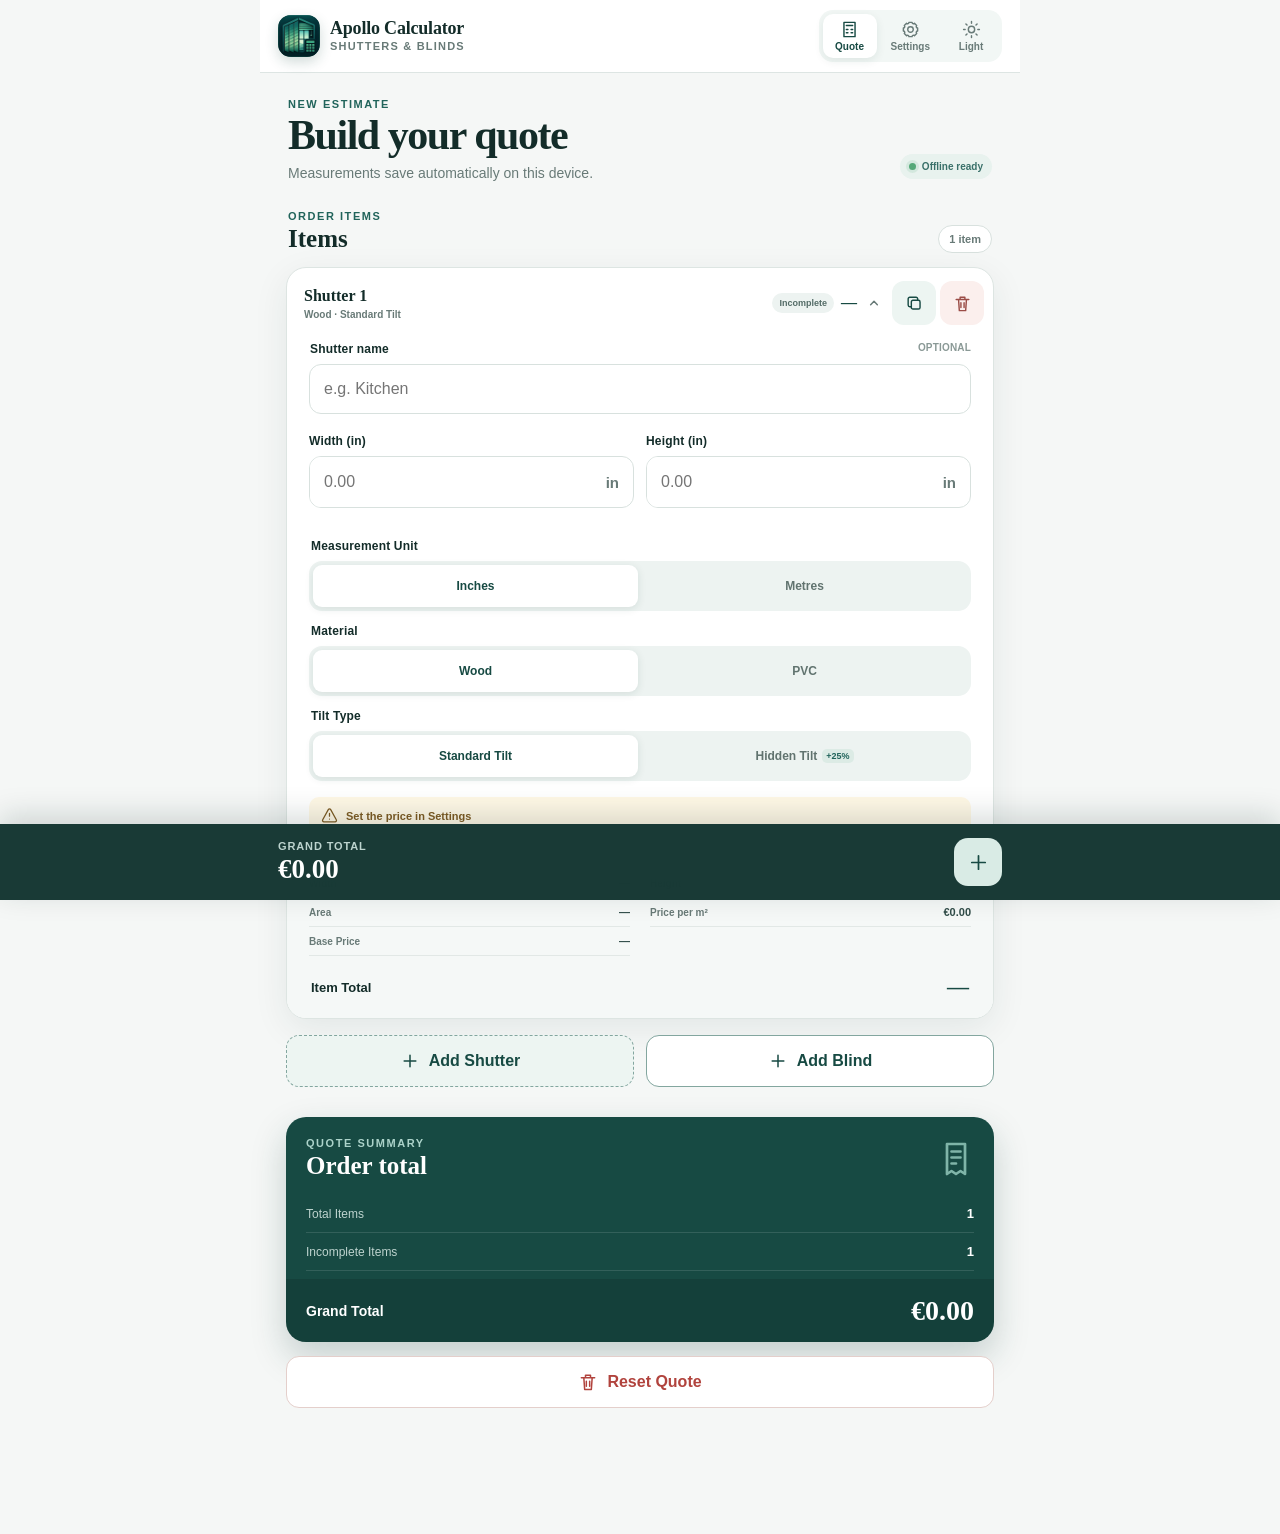
==== commit 74f02ffc: "Add Apollo Calculator app icon" ====
--- a/index.html
+++ b/index.html
@@ -6,11 +6,11 @@
   <meta name="theme-color" content="#153f3a">
   <meta name="description" content="Fast, offline-ready shutter and blind quote calculator.">
   <meta name="apple-mobile-web-app-capable" content="yes">
-  <meta name="apple-mobile-web-app-status-bar-style" content="black-translucent">
+  <meta name="apple-mobile-web-app-status-bar-style" content="default">
   <meta name="apple-mobile-web-app-title" content="Apollo Calculator">
   <link rel="manifest" href="./manifest.json">
   <link rel="apple-touch-icon" sizes="180x180" href="./icons/apple-touch-icon.png">
-  <link rel="icon" href="./icons/icon.svg" type="image/svg+xml">
+  <link rel="icon" type="image/png" sizes="32x32" href="./icons/favicon-32.png">
   <script>
     (() => {
       let theme = "light";
@@ -28,8 +28,8 @@
   <div class="app-shell">
     <header class="app-header">
       <a class="brand" href="#calculator" aria-label="Apollo Calculator home">
-        <span class="brand-mark" aria-hidden="true">
-          <svg viewBox="0 0 40 40" role="img"><path d="M8 7h24v26H8zM12 12h16M12 17h16M12 22h16M12 27h16"/></svg>
+        <span class="brand-mark">
+          <img src="./icons/icon-192.png" alt="Apollo Calculator icon" width="42" height="42">
         </span>
         <span><strong>Apollo Calculator</strong><small>Shutters &amp; Blinds</small></span>
       </a>
--- a/styles.css
+++ b/styles.css
@@ -98,8 +98,8 @@
 .app-shell { width: min(100%, 760px); min-height: 100vh; margin: 0 auto; background: var(--canvas); }
 .app-header { position: sticky; z-index: 20; top: 0; display: flex; align-items: center; justify-content: space-between; min-height: calc(72px + env(safe-area-inset-top)); padding: calc(10px + env(safe-area-inset-top)) 18px 10px; border-bottom: 1px solid var(--header-line); background: var(--header-bg); backdrop-filter: blur(16px); }
 .brand { display: flex; gap: 10px; align-items: center; min-width: 0; color: var(--ink); text-decoration: none; }
-.brand-mark { display: grid; width: 42px; height: 42px; flex: 0 0 42px; place-items: center; border-radius: 13px; color: white; background: var(--green); box-shadow: 0 5px 13px rgba(23,74,67,.2); }
-.brand-mark svg { width: 25px; }
+.brand-mark { display: grid; width: 42px; height: 42px; flex: 0 0 42px; overflow: hidden; place-items: center; border-radius: 13px; color: white; background: var(--green); box-shadow: 0 5px 13px rgba(23,74,67,.2); }
+.brand-mark img { display: block; width: 100%; height: 100%; object-fit: cover; }
 .brand strong, .brand small { display: block; line-height: 1.05; }
 .brand strong { font-family: Georgia, serif; font-size: 18px; letter-spacing: -.2px; }
 .brand small { margin-top: 3px; color: var(--muted); font-size: 11px; font-weight: 700; letter-spacing: .11em; text-transform: uppercase; }
